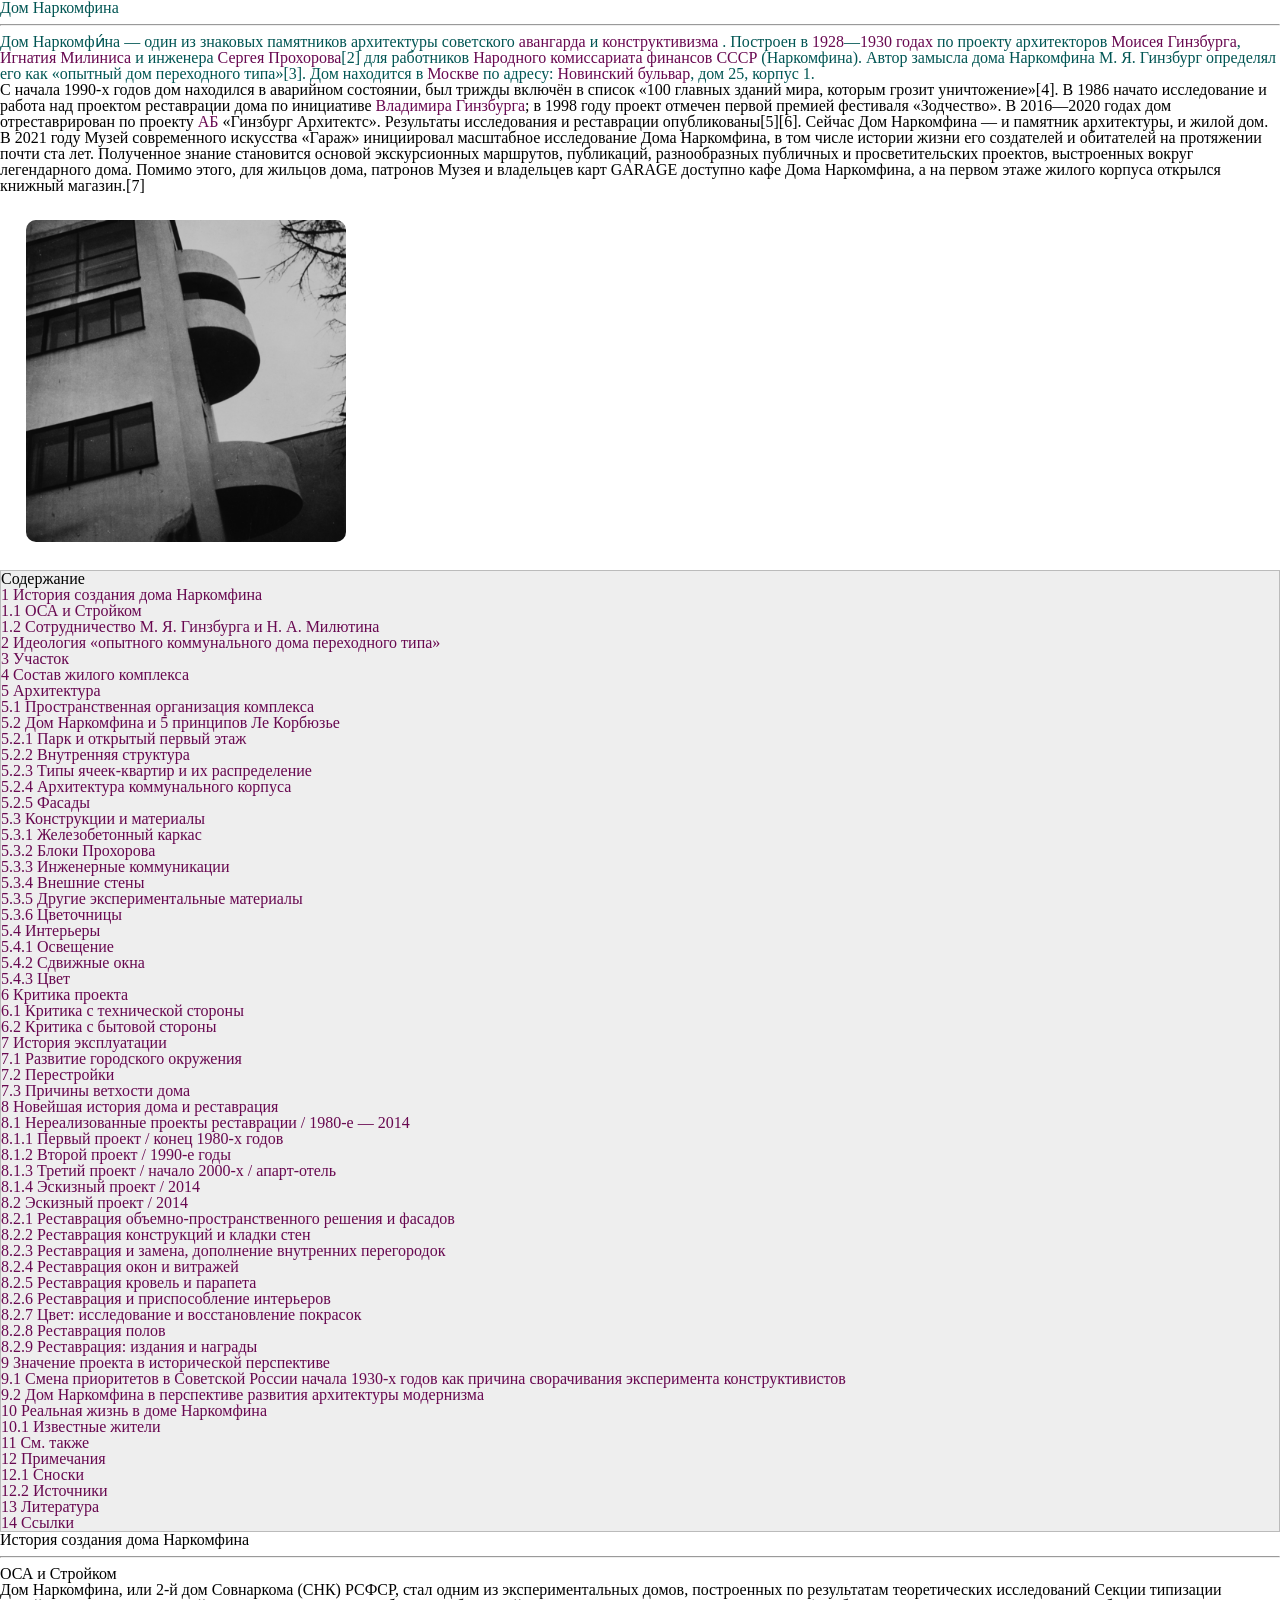
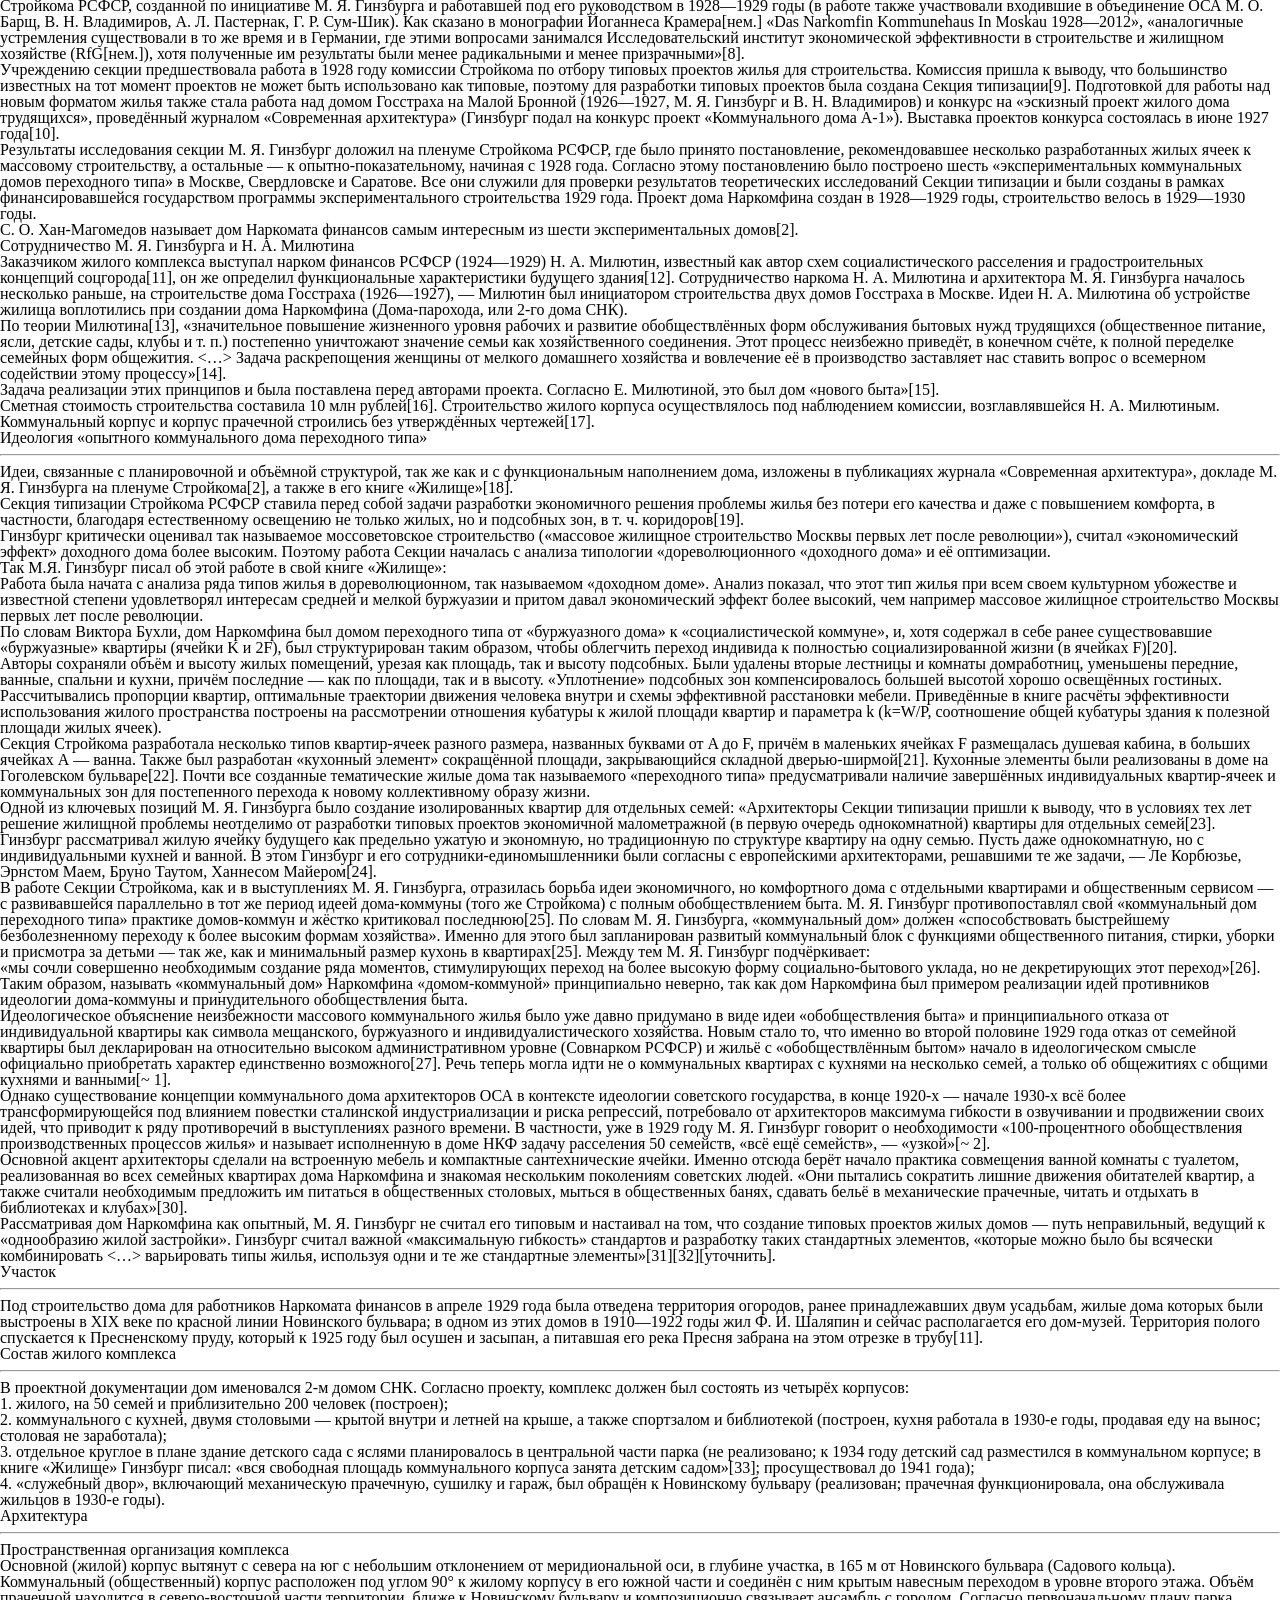
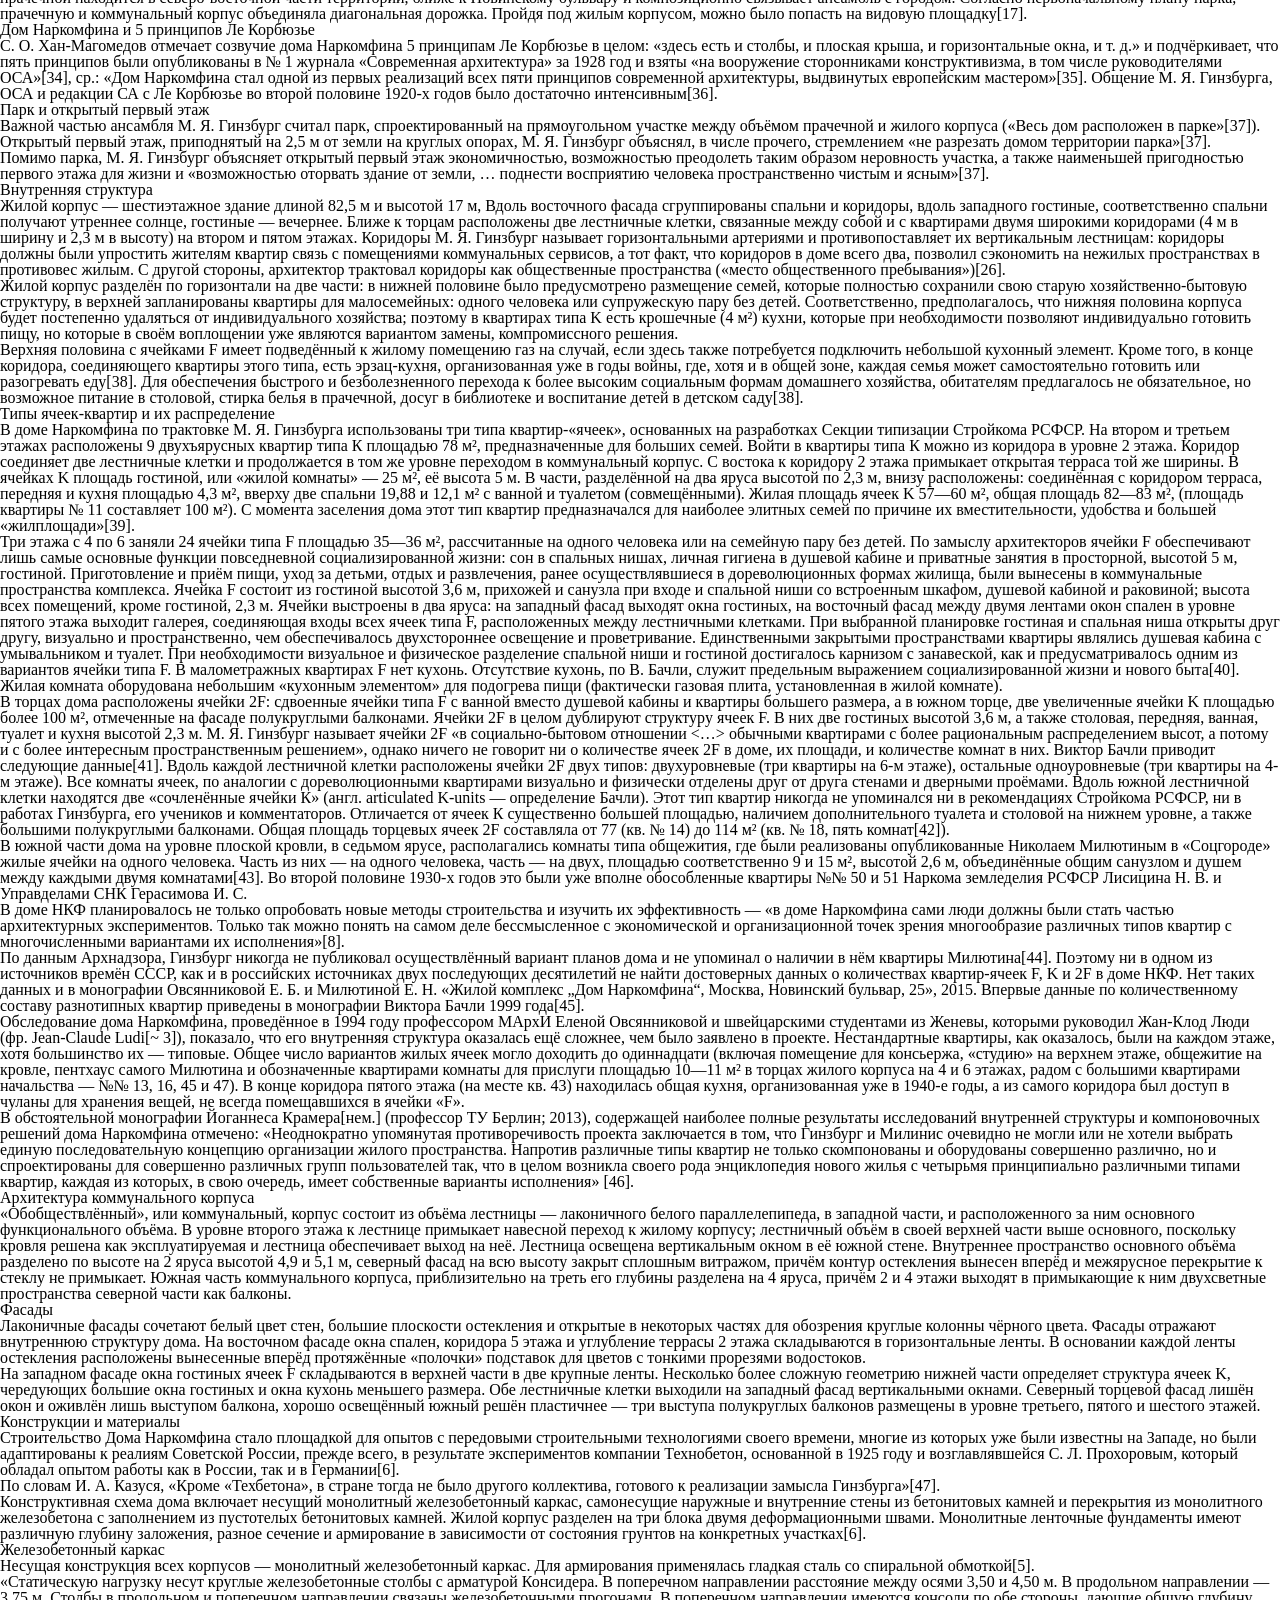
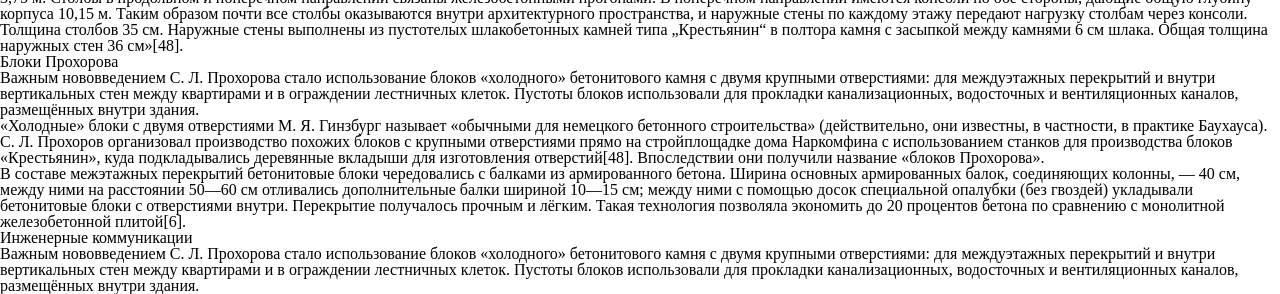
==== index.html @ a5a16f4b "changes" ====
<!DOCTYPE html>
<html lang="ru">
<head>
    <meta charset="UTF-8">
    <meta name="viewport" content="width=device-width, initial-scale=1.0">
    <title>Document</title>
</head>
    <!-- ctrl + k + c - комментарий -->
    <link rel="stylesheet" href="CSS/style.css">
</head>
<body>

    <!-- содержание / навигация -->

    <!-- основной код -->
    <article>

    <h1> Дом Наркомфина </h1> <!-- heading text 1 -->
    <hr>
    <!-- <hr> gorisontal row - линия  -->
    <p class="mytext" > <!-- pharagraph --> 
        <b> Дом Наркомфи́на </b> <!-- bold - жирность текста -->  — один из знаковых памятников архитектуры советского <a href="https://ru.wikipedia.org/wiki/Авангард_(искусство)" target="_blank"> авангарда </a> и <a href="https://ru.wikipedia.org/wiki/Конструктивизм_(искусство)" target="_blank"> конструктивизма </a>. Построен в <a href="https://ru.wikipedia.org/wiki/1928_год" target="_blank">1928</a>—<a href="https://ru.wikipedia.org/wiki/1930_год" target="_blank">1930 годах</a> по проекту архитекторов <a href="https://ru.wikipedia.org/wiki/Гинзбург,_Моисей_Яковлевич" target="_blank"> Моисея Гинзбурга</a>, <a href="https://ru.wikipedia.org/wiki/Милинис,_Игнатий_Францевич" target="_blank"> Игнатия Милиниса</a> и инженера <a href="https://ru.wikipedia.org/wiki/Сергей_Львович_Прохоров" target="_blank"> Сергея Прохорова</a>[2] для работников <a href="https://ru.wikipedia.org/wiki/Народный_комиссариат_финансов_СССР" target="_blank">Народного комиссариата финансов СССР</a> (Наркомфина). Автор замысла дома Наркомфина М. Я. Гинзбург определял его как «опытный дом переходного типа»[3]. Дом находится в <a href="https://ru.wikipedia.org/wiki/https://ru.wikipedia.org/wiki/Москва" target="_blank">Москве</a> по адресу: <a href="https://ru.wikipedia.org/wiki/Новинский_бульвар" target="_blank">Новинский бульвар</a>, дом 25, корпус 1.
    <!-- alt + z - перенос текста по странице -->
    </p>

    <p> <!-- pharagraph --> С начала 1990-х годов дом находился в аварийном состоянии, был трижды включён в список «100 главных зданий мира, которым грозит уничтожение»[4]. В 1986 начато исследование и работа над проектом реставрации дома по инициативе <a href="https://ru.wikipedia.org/wiki/Гинзбург,_Владимир_Моисеевич" target="_blank">Владимира Гинзбурга</a>; в 1998 году проект отмечен первой премией фестиваля «Зодчество». В 2016—2020 годах дом отреставрирован по проекту <a href="https://ru.wikipedia.org/wiki/Архитектурное_бюро" target="_blank">АБ</a> «Гинзбург Архитектс». Результаты исследования и реставрации опубликованы[5][6]. Сейчас Дом Наркомфина — и памятник архитектуры, и жилой дом.
    </p>

    <p> <!-- pharagraph --> В 2021 году Музей современного искусства «Гараж» инициировал масштабное исследование Дома Наркомфина, в том числе истории жизни его создателей и обитателей на протяжении почти ста лет. Полученное знание становится основой экскурсионных маршрутов, публикаций, разнообразных публичных и просветительских проектов, выстроенных вокруг легендарного дома. Помимо этого, для жильцов дома, патронов Музея и владельцев карт GARAGE доступно кафе Дома Наркомфина, а на первом этаже жилого корпуса открылся книжный магазин.[7]
    </p>

    <div>
        <img class="pic1" src="./img/Narkonfin-apartments.png" alt="here_picture">
    </div>

    <nav>
        <p>Содержание</p>
        <ul><!-- не нумерованный список -->
            <li> <a href="#s1"> 1	История создания дома Наркомфина </a></li>
            <!-- строка списка -->
             <ul>
                <li> <a href="#sp11"> 1.1	ОСА и Стройком </a></li>
                <li> <a href="#sp12"> 1.2	Сотрудничество М. Я. Гинзбурга и Н. А. Милютина </a></li>
             </ul>
             <li> <a href="#s2"> 2	Идеология «опытного коммунального дома переходного типа» </a></li>
             <li> <a href="#s3"> 3	Участок </a></li>
             <li> <a href="#s4"> 4	Состав жилого комплекса </a></li>
             <li> <a href="#s5"> 5	Архитектура </a></li>
             <ul>
                <li> <a href="#sp51"> 5.1	Пространственная организация комплекса </a></li>
                <li> <a href="#sp52"> 5.2	Дом Наркомфина и 5 принципов Ле Корбюзье </a></li>
                <ul>
                    <li> <a href="#spp521"> 5.2.1	Парк и открытый первый этаж </a></li>
                    <li> <a href="#spp522"> 5.2.2	Внутренняя структура </a></li>
                    <li> <a href="#spp523"> 5.2.3	Типы ячеек-квартир и их распределение </a></li>
                    <li> <a href="#spp524"> 5.2.4	Архитектура коммунального корпуса </a></li>
                    <li> <a href="#spp525"> 5.2.5	Фасады </a></li>
                 </ul>
                 <li> <a href="#sp53"> 5.3	Конструкции и материалы </a></li>
                 <ul>
                    <li> <a href="#spp531"> 5.3.1	Железобетонный каркас </a></li>
                    <li> <a href="#spp532"> 5.3.2	Блоки Прохорова </a></li>
                    <li> <a href="#spp533"> 5.3.3	Инженерные коммуникации </a></li>
                    <li> <a href="#spp534"> 5.3.4	Внешние стены </a></li>
                    <li> <a href="#spp535"> 5.3.5	Другие экспериментальные материалы </a></li>
                    <li> <a href="#spp536"> 5.3.6	Цветочницы </a></li>
                 </ul>
                 <li> <a href="#sp54"> 5.4	Интерьеры </a></li>
                 <ul>
                    <li> <a href="#spp541"> 5.4.1	Освещение </a></li>
                    <li> <a href="#spp542"> 5.4.2	Сдвижные окна </a></li>
                    <li> <a href="#spp543"> 5.4.3	Цвет </a></li>
                 </ul>
             </ul>
             <li> <a href="#s6"> 6	Критика проекта </a></li>
             <ul>
                <li> <a href="#sp61"> 6.1	Критика с технической стороны </a></li>
                <li> <a href="#sp62"> 6.2	Критика с бытовой стороны </a></li>
             </ul>
             <li> <a href="#s7"> 7	История эксплуатации </a></li>
             <ul>
                <li> <a href="#sp71"> 7.1	Развитие городского окружения </a></li>
                <li> <a href="#sp72"> 7.2	Перестройки </a></li>
                <li> <a href="#sp73"> 7.3	Причины ветхости дома </a></li>
             </ul>
             <li> <a href="#s8"> 8	Новейшая история дома и реставрация </a></li>
             <ul>
                <li> <a href="#sp81"> 8.1	Нереализованные проекты реставрации / 1980-е — 2014 </a></li>
                <ul>
                    <li> <a href="#spp811"> 8.1.1	Первый проект / конец 1980-х годов </a></li>
                    <li> <a href="#spp812"> 8.1.2	Второй проект / 1990-е годы </a></li>
                    <li> <a href="#spp813"> 8.1.3	Третий проект / начало 2000-х / апарт-отель </a></li>
                    <li> <a href="#spp814"> 8.1.4	Эскизный проект / 2014 </a></li>
                 </ul>
                <li> <a href="#sp82"> 8.2	Эскизный проект / 2014 </a></li>
                <ul>
                    <li> <a href="#sp821"> 8.2.1	Реставрация объемно-пространственного решения и фасадов </a></li>
                    <li> <a href="#sp822"> 8.2.2	Реставрация конструкций и кладки стен </a></li>
                    <li> <a href="#sp823"> 8.2.3	Реставрация и замена, дополнение внутренних перегородок </a></li>
                    <li> <a href="#sp824"> 8.2.4	Реставрация окон и витражей </a></li>
                    <li> <a href="#sp825"> 8.2.5	Реставрация кровель и парапета </a></li>
                    <li> <a href="#sp826"> 8.2.6	Реставрация и приспособление интерьеров </a></li>
                    <li> <a href="#sp827"> 8.2.7	Цвет: исследование и восстановление покрасок </a></li>
                    <li> <a href="#sp828"> 8.2.8	Реставрация полов </a></li>
                    <li> <a href="#sp829"> 8.2.9	Реставрация: издания и награды </a></li>
                 </ul>
             </ul>
             <li> <a href="#s9"> 9	Значение проекта в исторической перспективе </a></li>
             <ul>
                <li> <a href="#sp91"> 9.1	Смена приоритетов в Советской России начала 1930-х годов как причина сворачивания эксперимента конструктивистов </a></li>
                <li> <a href="#sp92"> 9.2	Дом Наркомфина в перспективе развития архитектуры модернизма </a></li>
             </ul>
             <li> <a href="#s10"> 10	Реальная жизнь в доме Наркомфина </a></li>
             <ul>
                <li> <a href="#sp101"> 10.1	Известные жители </a></li>
             </ul>
             <li> <a href="#s11"> 11	См. также </a></li>
             <li> <a href="#s12"> 12	Примечания </a></li>
             <ul>
                <li> <a href="#sp121"> 12.1	Сноски </a></li>
                <li> <a href="#sp122"> 12.2	Источники </a></li>
             </ul>
             <li> <a href="#s13"> 13	Литература </a></li>
             <li> <a href="#s14"> 14	Ссылки </a></li>
            </ul>
            <Ol><!-- нумерованный список -->
                
            </ol>
        

    </nav>
    

    <h2 id="s1"> История создания дома Наркомфина </h2>
    <hr>
    <h3 id="sp11"> <b> ОСА и Стройком </b> </h3>

    <p> <!-- pharagraph --> Дом Наркомфина, или 2-й дом Совнаркома (СНК) РСФСР, стал одним из экспериментальных домов, построенных по результатам теоретических исследований Секции типизации Стройкома РСФСР, созданной по инициативе М. Я. Гинзбурга и работавшей под его руководством в 1928—1929 годы (в работе также участвовали входившие в объединение ОСА М. О. Барщ, В. Н. Владимиров, А. Л. Пастернак, Г. Р. Сум-Шик). Как сказано в монографии Йоганнеса Крамера[нем.] «Das Narkomfin Kommunehaus In Moskau 1928—2012», <em> «аналогичные устремления существовали в то же время и в Германии, где этими вопросами занимался Исследовательский институт экономической эффективности в строительстве и жилищном хозяйстве (RfG[нем.]), хотя полученные им результаты были менее радикальными и менее призрачными»[8]. </em>
    </p>

    <p> <!-- pharagraph --> Учреждению секции предшествовала работа в 1928 году комиссии Стройкома по отбору типовых проектов жилья для строительства. Комиссия пришла к выводу, что большинство известных на тот момент проектов не может быть использовано как типовые, поэтому для разработки типовых проектов была создана Секция типизации[9]. Подготовкой для работы над новым форматом жилья также стала работа над домом Госстраха на Малой Бронной (1926—1927, М. Я. Гинзбург и В. Н. Владимиров) и конкурс на «эскизный проект жилого дома трудящихся», проведённый журналом «Современная архитектура» (Гинзбург подал на конкурс проект «Коммунального дома А-1»). Выставка проектов конкурса состоялась в июне 1927 года[10].
    </p>

    <p> <!-- pharagraph --> Результаты исследования секции М. Я. Гинзбург доложил на пленуме Стройкома РСФСР, где было принято постановление, рекомендовавшее несколько разработанных жилых ячеек к массовому строительству, а остальные — к опытно-показательному, начиная с 1928 года. Согласно этому постановлению было построено шесть «экспериментальных коммунальных домов переходного типа» в Москве, Свердловске и Саратове. Все они служили для проверки результатов теоретических исследований Секции типизации и были созданы в рамках финансировавшейся государством программы экспериментального строительства 1929 года. Проект дома Наркомфина создан в 1928—1929 годы, строительство велось в 1929—1930 годы.
    </p>

    <p> <!-- pharagraph --> С. О. Хан-Магомедов называет дом Наркомата финансов самым интересным из шести экспериментальных домов[2].
    </p>

    <h3 id="sp12"> <b> Сотрудничество М. Я. Гинзбурга и Н. А. Милютина </b> </h3>

    <p> <!-- pharagraph --> Заказчиком жилого комплекса выступал нарком финансов РСФСР (1924—1929) Н. А. Милютин, известный как автор схем социалистического расселения и градостроительных концепций соцгорода[11], он же определил функциональные характеристики будущего здания[12]. Сотрудничество наркома Н. А. Милютина и архитектора М. Я. Гинзбурга началось несколько раньше, на строительстве дома Госстраха (1926—1927), — Милютин был инициатором строительства двух домов Госстраха в Москве. Идеи Н. А. Милютина об устройстве жилища воплотились при создании дома Наркомфина (Дома-парохода, или 2-го дома СНК).
    </p>

    <p> <!-- pharagraph --> По теории Милютина[13], <em> «значительное повышение жизненного уровня рабочих и развитие обобществлённых форм обслуживания бытовых нужд трудящихся (общественное питание, ясли, детские сады, клубы и т. п.) постепенно уничтожают значение семьи как хозяйственного соединения. Этот процесс неизбежно приведёт, в конечном счёте, к полной переделке семейных форм общежития. <…> Задача раскрепощения женщины от мелкого домашнего хозяйства и вовлечение её в производство заставляет нас ставить вопрос о всемерном содействии этому процессу»[14]. </em>
    </p>

    <p> <!-- pharagraph --> Задача реализации этих принципов и была поставлена перед авторами проекта. Согласно Е. Милютиной, это был дом «нового быта»[15].
    </p>

    <p> <!-- pharagraph --> Сметная стоимость строительства составила 10 млн рублей[16]. Строительство жилого корпуса осуществлялось под наблюдением комиссии, возглавлявшейся Н. А. Милютиным. Коммунальный корпус и корпус прачечной строились без утверждённых чертежей[17].
    </p>

    <h2 id="s2"> Идеология «опытного коммунального дома переходного типа» </h2>
    <hr>
    
    <p> <!-- pharagraph --> Идеи, связанные с планировочной и объёмной структурой, так же как и с функциональным наполнением дома, изложены в публикациях журнала «Современная архитектура», докладе М. Я. Гинзбурга на пленуме Стройкома[2], а также в его книге «Жилище»[18].
    </p>

    <p> <!-- pharagraph --> Секция типизации Стройкома РСФСР ставила перед собой задачи разработки экономичного решения проблемы жилья без потери его качества и даже с повышением комфорта, в частности, благодаря естественному освещению не только жилых, но и подсобных зон, в т. ч. коридоров[19].
    </p>

    <p> <!-- pharagraph --> Гинзбург критически оценивал так называемое моссоветовское строительство («массовое жилищное строительство Москвы первых лет после революции»), считал «экономический эффект» доходного дома более высоким. Поэтому работа Секции началась с анализа типологии «дореволюционного «доходного дома» и её оптимизации.
    </p>

    <p> <!-- pharagraph --> Так М.Я. Гинзбург писал об этой работе в свой книге «Жилище»:
    </p>

    <blockquote> Работа была начата с анализа ряда типов жилья в дореволюционном, так называемом «доходном доме». Анализ показал, что этот тип жилья при всем своем культурном убожестве и известной степени удовлетворял интересам средней и мелкой буржуазии и притом давал экономический эффект более высокий, чем например массовое жилищное строительство Москвы первых лет после революции. </blockquote>
    
    <p> <!-- pharagraph --> По словам Виктора Бухли, дом Наркомфина был домом переходного типа от «буржуазного дома» к «социалистической коммуне», и, хотя содержал в себе ранее существовавшие «буржуазные» квартиры (ячейки K и 2F), был структурирован таким образом, чтобы облегчить переход индивида к полностью социализированной жизни (в ячейках F)[20].
    </p>

    <p> <!-- pharagraph --> Авторы сохраняли объём и высоту жилых помещений, урезая как площадь, так и высоту подсобных. Были удалены вторые лестницы и комнаты домработниц, уменьшены передние, ванные, спальни и кухни, причём последние — как по площади, так и в высоту. «Уплотнение» подсобных зон компенсировалось большей высотой хорошо освещённых гостиных. Рассчитывались пропорции квартир, оптимальные траектории движения человека внутри и схемы эффективной расстановки мебели. Приведённые в книге расчёты эффективности использования жилого пространства построены на рассмотрении отношения кубатуры к жилой площади квартир и параметра k (k=W/P, соотношение общей кубатуры здания к полезной площади жилых ячеек).
    </p>

    <p> <!-- pharagraph --> Секция Стройкома разработала несколько типов квартир-ячеек разного размера, названных буквами от A до F, причём в маленьких ячейках F размещалась душевая кабина, в больших ячейках А — ванна. Также был разработан «кухонный элемент» сокращённой площади, закрывающийся складной дверью-ширмой[21]. Кухонные элементы были реализованы в доме на Гоголевском бульваре[22]. Почти все созданные тематические жилые дома так называемого «переходного типа» предусматривали наличие завершённых индивидуальных квартир-ячеек и коммунальных зон для постепенного перехода к новому коллективному образу жизни.
    </p>

    <p> <!-- pharagraph --> Одной из ключевых позиций М. Я. Гинзбурга было создание изолированных квартир для отдельных семей: «Архитекторы Секции типизации пришли к выводу, что в условиях тех лет решение жилищной проблемы неотделимо от разработки типовых проектов экономичной малометражной (в первую очередь однокомнатной) квартиры для отдельных семей[23]. Гинзбург рассматривал жилую ячейку будущего как предельно ужатую и экономную, но традиционную по структуре квартиру на одну семью. Пусть даже однокомнатную, но с индивидуальными кухней и ванной. В этом Гинзбург и его сотрудники-единомышленники были согласны с европейскими архитекторами, решавшими те же задачи, — Ле Корбюзье, Эрнстом Маем, Бруно Таутом, Ханнесом Майером[24].
    </p>

    <p> <!-- pharagraph --> В работе Секции Стройкома, как и в выступлениях М. Я. Гинзбурга, отразилась борьба идеи экономичного, но комфортного дома с отдельными квартирами и общественным сервисом — с развивавшейся параллельно в тот же период идеей дома-коммуны (того же Стройкома) с полным обобществлением быта. М. Я. Гинзбург противопоставлял свой «коммунальный дом переходного типа» практике домов-коммун и жёстко критиковал последнюю[25]. По словам М. Я. Гинзбурга, «коммунальный дом» должен «способствовать быстрейшему безболезненному переходу к более высоким формам хозяйства». Именно для этого был запланирован развитый коммунальный блок с функциями общественного питания, стирки, уборки и присмотра за детьми — так же, как и минимальный размер кухонь в квартирах[25]. Между тем М. Я. Гинзбург подчёркивает:
    </p>

    <blockquote> «мы сочли совершенно необходимым создание ряда моментов, стимулирующих переход на более высокую форму социально-бытового уклада, но не декретирующих этот переход»[26]. </blockquote>

    <p> <!-- pharagraph --> Таким образом, называть «коммунальный дом» Наркомфина «домом-коммуной» принципиально неверно, так как дом Наркомфина был примером реализации идей противников идеологии дома-коммуны и принудительного обобществления быта.
    </p>

    <p> <!-- pharagraph --> Идеологическое объяснение неизбежности массового коммунального жилья было уже давно придумано в виде идеи «обобществления быта» и принципиального отказа от индивидуальной квартиры как символа мещанского, буржуазного и индивидуалистического хозяйства. Новым стало то, что именно во второй половине 1929 года отказ от семейной квартиры был декларирован на относительно высоком административном уровне (Совнарком РСФСР) и жильё с «обобществлённым бытом» начало в идеологическом смысле официально приобретать характер единственно возможного[27]. Речь теперь могла идти не о коммунальных квартирах с кухнями на несколько семей, а только об общежитиях с общими кухнями и ванными[~ 1].
    </p>

    <p> <!-- pharagraph --> Однако существование концепции коммунального дома архитекторов ОСА в контексте идеологии советского государства, в конце 1920-х — начале 1930-х всё более трансформирующейся под влиянием повестки сталинской индустриализации и риска репрессий, потребовало от архитекторов максимума гибкости в озвучивании и продвижении своих идей, что приводит к ряду противоречий в выступлениях разного времени. В частности, уже в 1929 году М. Я. Гинзбург говорит о необходимости «100-процентного обобществления производственных процессов жилья» и называет исполненную в доме НКФ задачу расселения 50 семейств, «всё ещё семейств», — «узкой»[~ 2].
    </p>

    <p> <!-- pharagraph --> Основной акцент архитекторы сделали на встроенную мебель и компактные сантехнические ячейки. Именно отсюда берёт начало практика совмещения ванной комнаты с туалетом, реализованная во всех семейных квартирах дома Наркомфина и знакомая нескольким поколениям советских людей. «Они пытались сократить лишние движения обитателей квартир, а также считали необходимым предложить им питаться в общественных столовых, мыться в общественных банях, сдавать бельё в механические прачечные, читать и отдыхать в библиотеках и клубах»[30].
    </p>

    <p> <!-- pharagraph --> Рассматривая дом Наркомфина как опытный, М. Я. Гинзбург не считал его типовым и настаивал на том, что создание типовых проектов жилых домов — путь неправильный, ведущий к «однообразию жилой застройки». Гинзбург считал важной «максимальную гибкость» стандартов и разработку таких стандартных элементов, «которые можно было бы всячески комбинировать <…> варьировать типы жилья, используя одни и те же стандартные элементы»[31][32][уточнить].
    </p>

    <h2 id="s3"> Участок </h2>
    <hr>
    
    <p> <!-- pharagraph --> Под строительство дома для работников Наркомата финансов в апреле 1929 года была отведена территория огородов, ранее принадлежавших двум усадьбам, жилые дома которых были выстроены в XIX веке по красной линии Новинского бульвара; в одном из этих домов в 1910—1922 годы жил Ф. И. Шаляпин и сейчас располагается его дом-музей. Территория полого спускается к Пресненскому пруду, который к 1925 году был осушен и засыпан, а питавшая его река Пресня забрана на этом отрезке в трубу[11].
    </p>

    <h2 id="s4"> Состав жилого комплекса </h2>
    <hr>
    
    <p> <!-- pharagraph --> В проектной документации дом именовался 2-м домом СНК. Согласно проекту, комплекс должен был состоять из четырёх корпусов:
    </p>

    <blockquote> 1. жилого, на 50 семей и приблизительно 200 человек (построен);
    </blockquote>

    <blockquote> 2. коммунального с кухней, двумя столовыми — крытой внутри и летней на крыше, а также спортзалом и библиотекой (построен, кухня работала в 1930-е годы, продавая еду на вынос; столовая не заработала);
    </blockquote>

    <blockquote> 3. отдельное круглое в плане здание детского сада с яслями планировалось в центральной части парка (не реализовано; к 1934 году детский сад разместился в коммунальном корпусе; в книге «Жилище» Гинзбург писал: «вся свободная площадь коммунального корпуса занята детским садом»[33]; просуществовал до 1941 года);
    </blockquote>

    <blockquote> 4. «служебный двор», включающий механическую прачечную, сушилку и гараж, был обращён к Новинскому бульвару (реализован; прачечная функционировала, она обслуживала жильцов в 1930-е годы).
    </blockquote>
    
    <h2 id="s5"> Архитектура </h2>
    <hr>
    <h3 id="sp51"> <b> Пространственная организация комплекса </b> </h3>

    <p> <!-- pharagraph --> Основной (жилой) корпус вытянут с севера на юг с небольшим отклонением от меридиональной оси, в глубине участка, в 165 м от Новинского бульвара (Садового кольца). Коммунальный (общественный) корпус расположен под углом 90° к жилому корпусу в его южной части и соединён с ним крытым навесным переходом в уровне второго этажа. Объём прачечной находится в северо-восточной части территории, ближе к Новинскому бульвару и композиционно связывает ансамбль с городом. Согласно первоначальному плану парка, прачечную и коммунальный корпус объединяла диагональная дорожка. Пройдя под жилым корпусом, можно было попасть на видовую площадку[17].
    </p>

    <h3 id="sp52"> <b> Дом Наркомфина и 5 принципов Ле Корбюзье </b> </h3>

    <p> <!-- pharagraph --> С. О. Хан-Магомедов отмечает созвучие дома Наркомфина 5 принципам Ле Корбюзье в целом: «здесь есть и столбы, и плоская крыша, и горизонтальные окна, и т. д.» и подчёркивает, что пять принципов были опубликованы в № 1 журнала «Современная архитектура» за 1928 год и взяты «на вооружение сторонниками конструктивизма, в том числе руководителями ОСА»[34], ср.: «Дом Наркомфина стал одной из первых реализаций всех пяти принципов современной архитектуры, выдвинутых европейским мастером»[35]. Общение М. Я. Гинзбурга, ОСА и редакции СА с Ле Корбюзье во второй половине 1920-х годов было достаточно интенсивным[36].
    </p>

    <h4 id="spp521"> <b> Парк и открытый первый этаж </b> </h4>

    <p> <!-- pharagraph --> Важной частью ансамбля М. Я. Гинзбург считал парк, спроектированный на прямоугольном участке между объёмом прачечной и жилого корпуса («Весь дом расположен в парке»[37]). Открытый первый этаж, приподнятый на 2,5 м от земли на круглых опорах, М. Я. Гинзбург объяснял, в числе прочего, стремлением «не разрезать домом территории парка»[37].
    </p>

    <p> <!-- pharagraph --> Помимо парка, М. Я. Гинзбург объясняет открытый первый этаж экономичностью, возможностью преодолеть таким образом неровность участка, а также наименьшей пригодностью первого этажа для жизни и «возможностью оторвать здание от земли, … поднести восприятию человека пространственно чистым и ясным»[37].
    </p>

    <h4 id="spp522"> <b> Внутренняя структура </b> </h4>

    <p> <!-- pharagraph --> Жилой корпус — шестиэтажное здание длиной 82,5 м и высотой 17 м, Вдоль восточного фасада сгруппированы спальни и коридоры, вдоль западного гостиные, соответственно спальни получают утреннее солнце, гостиные — вечернее. Ближе к торцам расположены две лестничные клетки, связанные между собой и с квартирами двумя широкими коридорами (4 м в ширину и 2,3 м в высоту) на втором и пятом этажах. Коридоры М. Я. Гинзбург называет горизонтальными артериями и противопоставляет их вертикальным лестницам: коридоры должны были упростить жителям квартир связь с помещениями коммунальных сервисов, а тот факт, что коридоров в доме всего два, позволил сэкономить на нежилых пространствах в противовес жилым. С другой стороны, архитектор трактовал коридоры как общественные пространства («место общественного пребывания»)[26].
    </p>

    <p> <!-- pharagraph --> Жилой корпус разделён по горизонтали на две части: в нижней половине было предусмотрено размещение семей, которые полностью сохранили свою старую хозяйственно-бытовую структуру, в верхней запланированы квартиры для малосемейных: одного человека или супружескую пару без детей. Соответственно, предполагалось, что нижняя половина корпуса будет постепенно удаляться от индивидуального хозяйства; поэтому в квартирах типа K есть крошечные (4 м²) кухни, которые при необходимости позволяют индивидуально готовить пищу, но которые в своём воплощении уже являются вариантом замены, компромиссного решения.
    </p>

    <p> <!-- pharagraph --> Верхняя половина с ячейками F имеет подведённый к жилому помещению газ на случай, если здесь также потребуется подключить небольшой кухонный элемент. Кроме того, в конце коридора, соединяющего квартиры этого типа, есть эрзац-кухня, организованная уже в годы войны, где, хотя и в общей зоне, каждая семья может самостоятельно готовить или разогревать еду[38]. Для обеспечения быстрого и безболезненного перехода к более высоким социальным формам домашнего хозяйства, обитателям предлагалось не обязательное, но возможное питание в столовой, стирка белья в прачечной, досуг в библиотеке и воспитание детей в детском саду[38].
    </p>

    <h4 id="spp523"> <b> Типы ячеек-квартир и их распределение </b> </h4>

    <p> <!-- pharagraph --> В доме Наркомфина по трактовке М. Я. Гинзбурга использованы три типа квартир-«ячеек», основанных на разработках Секции типизации Стройкома РСФСР. На втором и третьем этажах расположены 9 двухъярусных квартир типа К площадью 78 м², предназначенные для больших семей. Войти в квартиры типа К можно из коридора в уровне 2 этажа. Коридор соединяет две лестничные клетки и продолжается в том же уровне переходом в коммунальный корпус. С востока к коридору 2 этажа примыкает открытая терраса той же ширины. В ячейках K площадь гостиной, или «жилой комнаты» — 25 м², её высота 5 м. В части, разделённой на два яруса высотой по 2,3 м, внизу расположены: соединённая с коридором терраса, передняя и кухня площадью 4,3 м², вверху две спальни 19,88 и 12,1 м² с ванной и туалетом (совмещёнными). Жилая площадь ячеек K 57—60 м², общая площадь 82—83 м², (площадь квартиры № 11 составляет 100 м²). С момента заселения дома этот тип квартир предназначался для наиболее элитных семей по причине их вместительности, удобства и большей «жилплощади»[39].
    </p>

    <p> <!-- pharagraph --> Три этажа с 4 по 6 заняли 24 ячейки типа F площадью 35—36 м², рассчитанные на одного человека или на семейную пару без детей. По замыслу архитекторов ячейки F обеспечивают лишь самые основные функции повседневной социализированной жизни: сон в спальных нишах, личная гигиена в душевой кабине и приватные занятия в просторной, высотой 5 м, гостиной. Приготовление и приём пищи, уход за детьми, отдых и развлечения, ранее осуществлявшиеся в дореволюционных формах жилища, были вынесены в коммунальные пространства комплекса. Ячейка F состоит из гостиной высотой 3,6 м, прихожей и санузла при входе и спальной ниши со встроенным шкафом, душевой кабиной и раковиной; высота всех помещений, кроме гостиной, 2,3 м. Ячейки выстроены в два яруса: на западный фасад выходят окна гостиных, на восточный фасад между двумя лентами окон спален в уровне пятого этажа выходит галерея, соединяющая входы всех ячеек типа F, расположенных между лестничными клетками. При выбранной планировке гостиная и спальная ниша открыты друг другу, визуально и пространственно, чем обеспечивалось двухстороннее освещение и проветривание. Единственными закрытыми пространствами квартиры являлись душевая кабина с умывальником и туалет. При необходимости визуальное и физическое разделение спальной ниши и гостиной достигалось карнизом с занавеской, как и предусматривалось одним из вариантов ячейки типа F. В малометражных квартирах F нет кухонь. Отсутствие кухонь, по В. Бачли, служит предельным выражением социализированной жизни и нового быта[40]. Жилая комната оборудована небольшим «кухонным элементом» для подогрева пищи (фактически газовая плита, установленная в жилой комнате).
    </p>

    <p> <!-- pharagraph --> В торцах дома расположены ячейки 2F: сдвоенные ячейки типа F с ванной вместо душевой кабины и квартиры большего размера, а в южном торце, две увеличенные ячейки K площадью более 100 м², отмеченные на фасаде полукруглыми балконами. Ячейки 2F в целом дублируют структуру ячеек F. В них две гостиных высотой 3,6 м, а также столовая, передняя, ванная, туалет и кухня высотой 2,3 м. М. Я. Гинзбург называет ячейки 2F «в социально-бытовом отношении <…> обычными квартирами с более рациональным распределением высот, а потому и с более интересным пространственным решением», однако ничего не говорит ни о количестве ячеек 2F в доме, их площади, и количестве комнат в них. Виктор Бачли приводит следующие данные[41]. Вдоль каждой лестничной клетки расположены ячейки 2F двух типов: двухуровневые (три квартиры на 6-м этаже), остальные одноуровневые (три квартиры на 4-м этаже). Все комнаты ячеек, по аналогии с дореволюционными квартирами визуально и физически отделены друг от друга стенами и дверными проёмами. Вдоль южной лестничной клетки находятся две «сочленённые ячейки К» (англ. articulated K-units — определение Бачли). Этот тип квартир никогда не упоминался ни в рекомендациях Стройкома РСФСР, ни в работах Гинзбурга, его учеников и комментаторов. Отличается от ячеек К существенно большей площадью, наличием дополнительного туалета и столовой на нижнем уровне, а также большими полукруглыми балконами. Общая площадь торцевых ячеек 2F составляла от 77 (кв. № 14) до 114 м² (кв. № 18, пять комнат[42]).
    </p>

    <p> <!-- pharagraph --> В южной  части дома на уровне плоской кровли, в седьмом ярусе, располагались комнаты типа общежития, где были реализованы опубликованные Николаем Милютиным в «Соцгороде» жилые ячейки на одного человека. Часть из них — на одного человека, часть — на двух, площадью соответственно 9 и 15 м², высотой 2,6 м, объединённые общим санузлом и душем между каждыми двумя комнатами[43]. Во второй половине 1930-х годов это были уже вполне обособленные квартиры №№ 50 и 51 Наркома земледелия РСФСР Лисицина Н. В. и Управделами СНК Герасимова И. С.
    </p>

    <p> <!-- pharagraph --> В доме НКФ планировалось не только опробовать новые методы строительства и изучить их эффективность — <em>«в доме Наркомфина сами люди должны были стать частью архитектурных экспериментов. Только так можно понять на самом деле бессмысленное с экономической и организационной точек зрения многообразие различных типов квартир с многочисленными вариантами их исполнения»</em>[8].
    </p>

    <p> <!-- pharagraph --> По данным Архнадзора, Гинзбург никогда не публиковал осуществлённый вариант планов дома и не упоминал о наличии в нём квартиры Милютина[44]. Поэтому ни в одном из источников времён СССР, как и в российских источниках двух последующих десятилетий не найти достоверных данных о количествах квартир-ячеек F, K и 2F в доме НКФ. Нет таких данных и в монографии Овсянниковой Е. Б. и Милютиной Е. Н. «Жилой комплекс „Дом Наркомфина“, Москва, Новинский бульвар, 25», 2015. Впервые данные по количественному составу разнотипных квартир приведены в монографии Виктора Бачли 1999 года[45].
    </p>

    <p> <!-- pharagraph --> Обследование дома Наркомфина, проведённое в 1994 году профессором МАрхИ Еленой Овсянниковой и швейцарскими студентами из Женевы, которыми руководил Жан-Клод Люди (фр. Jean-Claude Ludi[~ 3]), показало, что его внутренняя структура оказалась ещё сложнее, чем было заявлено в проекте. Нестандартные квартиры, как оказалось, были на каждом этаже, хотя большинство их — типовые. Общее число вариантов жилых ячеек могло доходить до одиннадцати (включая помещение для консьержа, «студию» на верхнем этаже, общежитие на кровле, пентхаус самого Милютина и обозначенные квартирами комнаты для прислуги площадью 10—11 м² в торцах жилого корпуса на 4 и 6 этажах, радом с большими квартирами начальства — №№ 13, 16, 45 и 47). В конце коридора пятого этажа (на месте кв. 43) находилась общая кухня, организованная уже в 1940-е годы, а из самого коридора был доступ в чуланы для хранения вещей, не всегда помещавшихся в ячейки «F».
    </p>

    <p> <!-- pharagraph --> В обстоятельной монографии Йоганнеса Крамера[нем.] (профессор ТУ Берлин; 2013), содержащей наиболее полные результаты исследований внутренней структуры и компоновочных решений дома Наркомфина отмечено: <em> «Неоднократно упомянутая противоречивость проекта заключается в том, что Гинзбург и Милинис очевидно не могли или не хотели выбрать единую последовательную концепцию организации жилого пространства. Напротив различные типы квартир не только скомпонованы и оборудованы совершенно различно, но и спроектированы для совершенно различных групп пользователей так, что в целом возникла своего рода энциклопедия нового жилья с четырьмя принципиально различными типами квартир, каждая из которых, в свою очередь, имеет собственные варианты исполнения» </em> [46].
    </p>

    <h4 id="spp524"> <b> Архитектура коммунального корпуса </b> </h4>

    <p> <!-- pharagraph --> «Обобществлённый», или коммунальный, корпус состоит из объёма лестницы — лаконичного белого параллелепипеда, в западной части, и расположенного за ним основного функционального объёма. В уровне второго этажа к лестнице примыкает навесной переход к жилому корпусу; лестничный объём в своей верхней части выше основного, поскольку кровля решена как эксплуатируемая и лестница обеспечивает выход на неё. Лестница освещена вертикальным окном в её южной стене. Внутреннее пространство основного объёма разделено по высоте на 2 яруса высотой 4,9 и 5,1 м, северный фасад на всю высоту закрыт сплошным витражом, причём контур остекления вынесен вперёд и межярусное перекрытие к стеклу не примыкает. Южная часть коммунального корпуса, приблизительно на треть его глубины разделена на 4 яруса, причём 2 и 4 этажи выходят в примыкающие к ним двухсветные пространства северной части как балконы.
    </p>

    <h4 id="spp525"> <b> Фасады </b> </h4>

    <p> <!-- pharagraph --> Лаконичные фасады сочетают белый цвет стен, большие плоскости остекления и открытые в некоторых частях для обозрения круглые колонны чёрного цвета. Фасады отражают внутреннюю структуру дома. На восточном фасаде окна спален, коридора 5 этажа и углубление террасы 2 этажа складываются в горизонтальные ленты. В основании каждой ленты остекления расположены вынесенные вперёд протяжённые «полочки» подставок для цветов с тонкими прорезями водостоков.
    </p>

    <p> <!-- pharagraph --> На западном фасаде окна гостиных ячеек F складываются в верхней части в две крупные ленты. Несколько более сложную геометрию нижней части определяет структура ячеек K, чередующих большие окна гостиных и окна кухонь меньшего размера. Обе лестничные клетки выходили на западный фасад вертикальными окнами. Северный торцевой фасад лишён окон и оживлён лишь выступом балкона, хорошо освещённый южный решён пластичнее — три выступа полукруглых балконов размещены в уровне третьего, пятого и шестого этажей.
    </p>

    <h3 id="sp53"> <b> Конструкции и материалы </b> </h3>

    <p> <!-- pharagraph --> Строительство Дома Наркомфина стало площадкой для опытов с передовыми строительными технологиями своего времени, многие из которых уже были известны на Западе, но были адаптированы к реалиям Советской России, прежде всего, в результате экспериментов компании Технобетон, основанной в 1925 году и возглавлявшейся С. Л. Прохоровым, который обладал опытом работы как в России, так и в Германии[6].
    </p>

    <p> <!-- pharagraph --> По словам И. А. Казуся, «Кроме «Техбетона», в стране тогда не было другого коллектива, готового к реализации замысла Гинзбурга»[47].
    </p>

    <p> <!-- pharagraph --> Конструктивная схема дома включает несущий монолитный железобетонный каркас, самонесущие наружные и внутренние стены из бетонитовых камней и перекрытия из монолитного железобетона с заполнением из пустотелых бетонитовых камней. Жилой корпус разделен на три блока двумя деформационными швами. Монолитные ленточные фундаменты имеют различную глубину заложения, разное сечение и армирование в зависимости от состояния грунтов на конкретных участках[6].
    </p>

    <h4 id="spp531"> <b> Железобетонный каркас </b> </h4>

    <p> <!-- pharagraph --> Несущая конструкция всех корпусов — монолитный железобетонный каркас. Для армирования применялась гладкая сталь со спиральной обмоткой[5].
    </p>

    <blockquote> <em> «Статическую нагрузку несут круглые железобетонные столбы с арматурой Консидера. В поперечном направлении расстояние между осями 3,50 и 4,50 м. В продольном направлении — 3,75 м. Столбы в продольном и поперечном направлении связаны железобетонными прогонами. В поперечном направлении имеются консоли по обе стороны, дающие общую глубину корпуса 10,15 м. Таким образом почти все столбы оказываются внутри архитектурного пространства, и наружные стены по каждому этажу передают нагрузку столбам через консоли. Толщина столбов 35 см. Наружные стены выполнены из пустотелых шлакобетонных камней типа „Крестьянин“ в полтора камня с засыпкой между камнями 6 см шлака. Общая толщина наружных стен 36 см»[48]. </em> </blockquote>
   
    <h4 id="spp532"> <b> Блоки Прохорова </b> </h4>

    <p> <!-- pharagraph --> Важным нововведением С. Л. Прохорова стало использование блоков «холодного» бетонитового камня с двумя крупными отверстиями: для междуэтажных перекрытий и внутри вертикальных стен между квартирами и в ограждении лестничных клеток. Пустоты блоков использовали для прокладки канализационных, водосточных и вентиляционных каналов, размещённых внутри здания.
    </p>

    <p> <!-- pharagraph --> «Холодные» блоки с двумя отверстиями М. Я. Гинзбург называет «обычными для немецкого бетонного строительства» (действительно, они известны, в частности, в практике Баухауса). С. Л. Прохоров организовал производство похожих блоков с крупными отверстиями прямо на стройплощадке дома Наркомфина с использованием станков для производства блоков «Крестьянин», куда подкладывались деревянные вкладыши для изготовления отверстий[48]. Впоследствии они получили название «блоков Прохорова».
    </p>

    <p> <!-- pharagraph --> В составе межэтажных перекрытий бетонитовые блоки чередовались с балками из армированного бетона. Ширина основных армированных балок, соединяющих колонны, — 40 см, между ними на расстоянии 50—60 см отливались дополнительные балки шириной 10—15 см; между ними с помощью досок специальной опалубки (без гвоздей) укладывали бетонитовые блоки с отверстиями внутри. Перекрытие получалось прочным и лёгким. Такая технология позволяла экономить до 20 процентов бетона по сравнению с монолитной железобетонной плитой[6].
    </p>

    <h4 id="spp532"> <b> Инженерные коммуникации </b> </h4>

    <p> <!-- pharagraph --> Важным нововведением С. Л. Прохорова стало использование блоков «холодного» бетонитового камня с двумя крупными отверстиями: для междуэтажных перекрытий и внутри вертикальных стен между квартирами и в ограждении лестничных клеток. Пустоты блоков использовали для прокладки канализационных, водосточных и вентиляционных каналов, размещённых внутри здания.
    </p>


</article>

</body>
</html>
---- CSS/style.css ----
@import"reset.css";
@import"content.css";
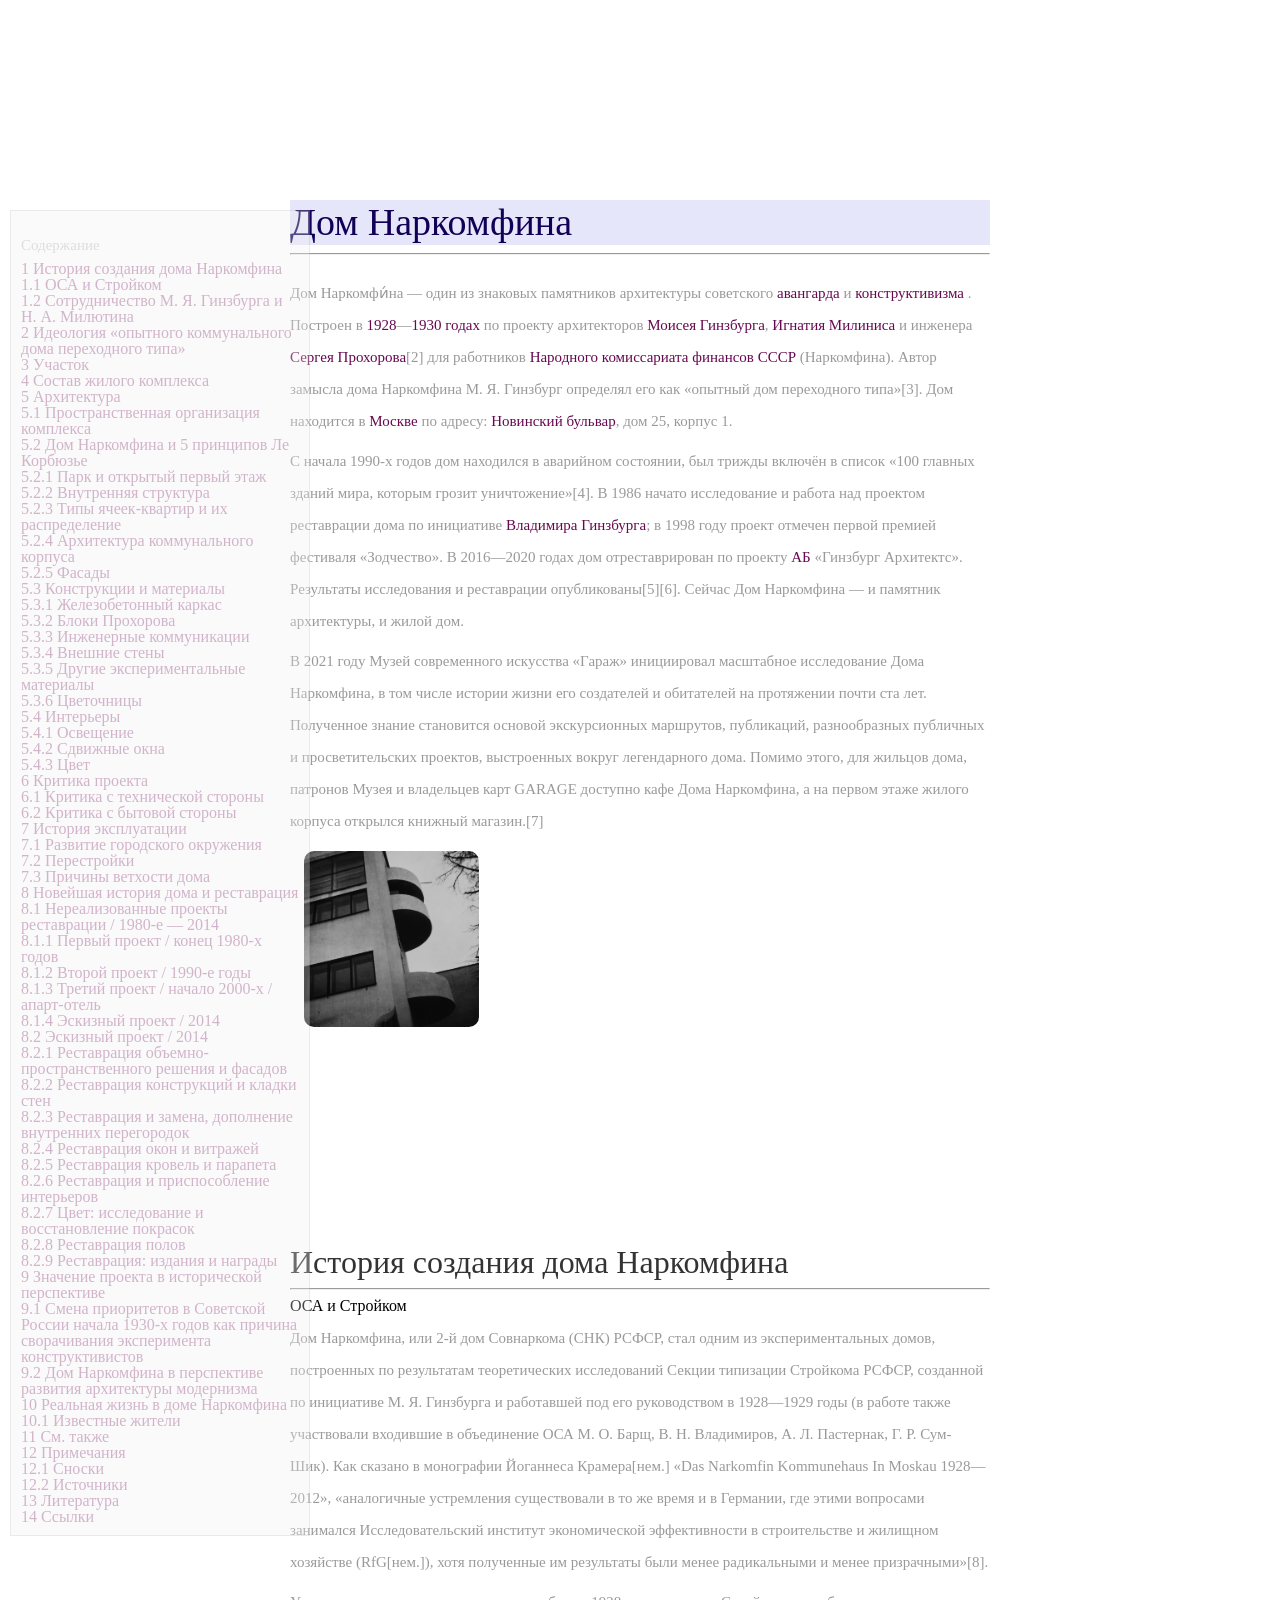
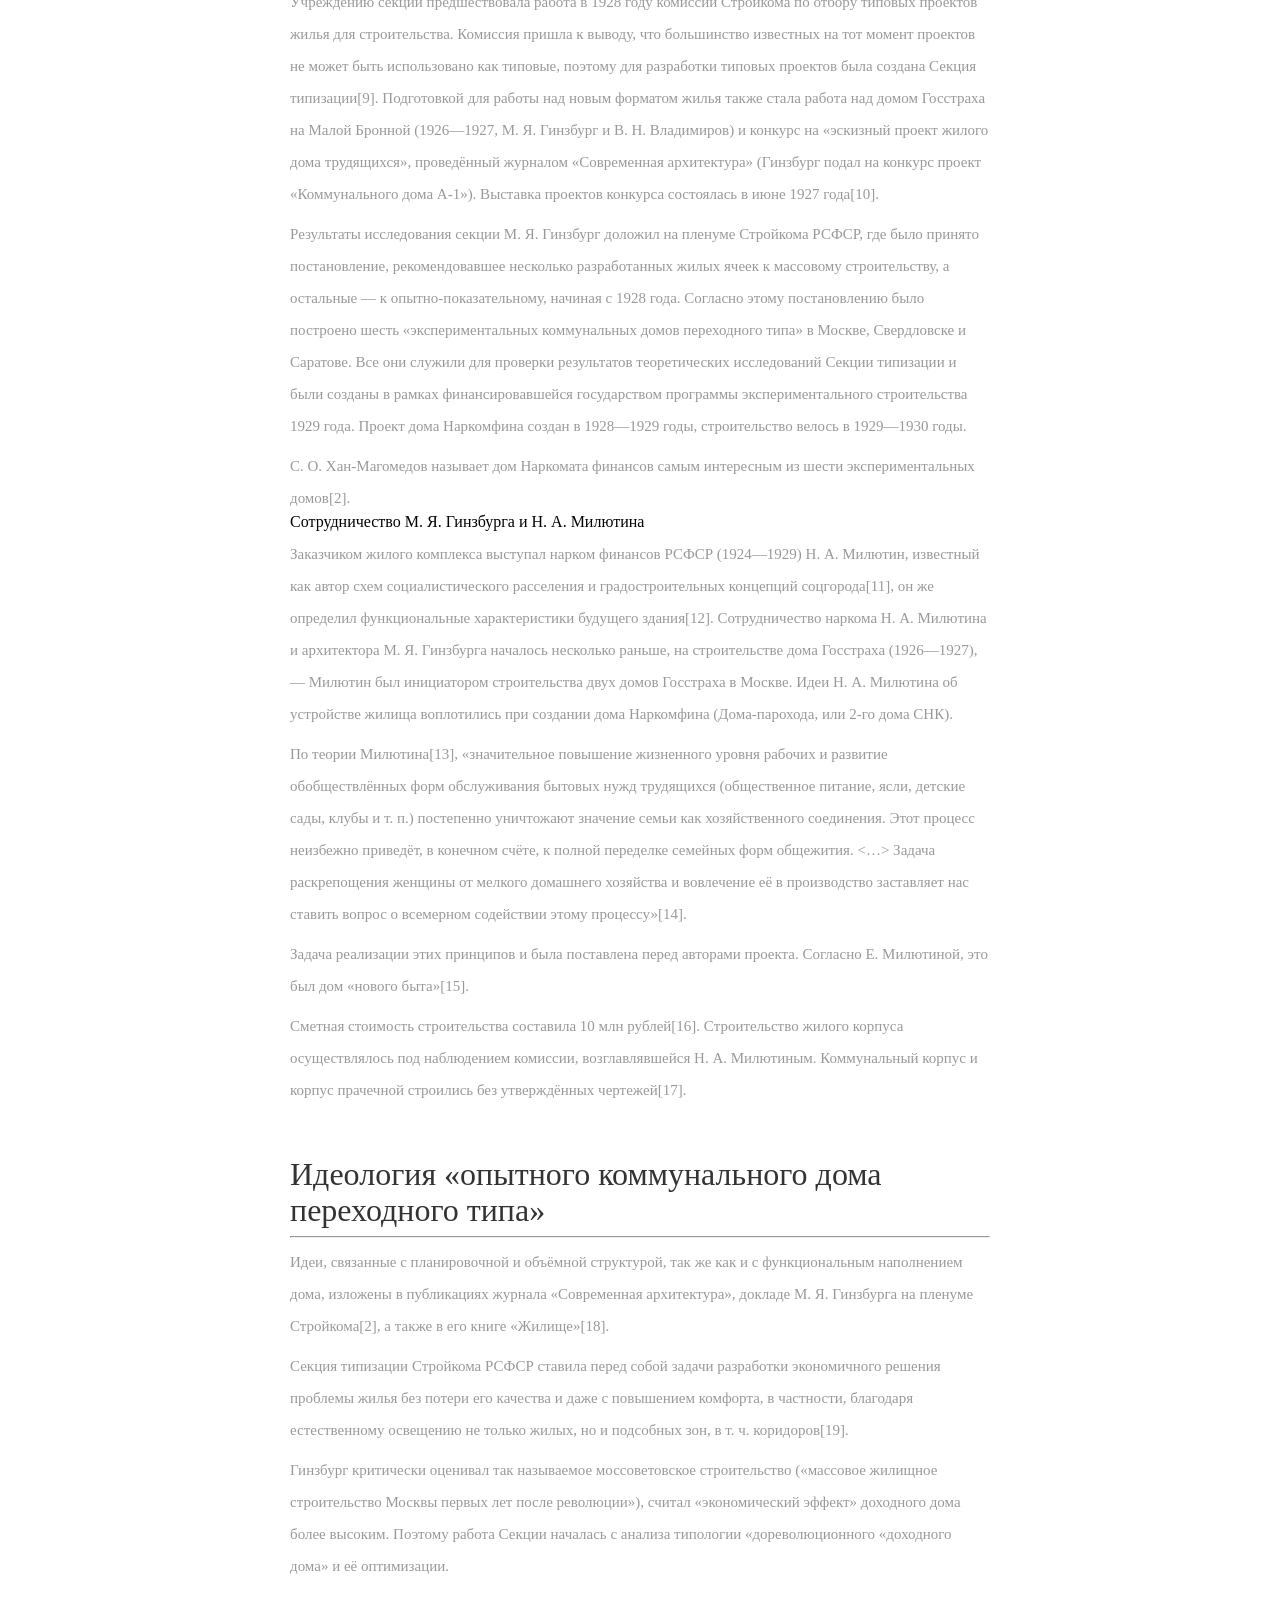
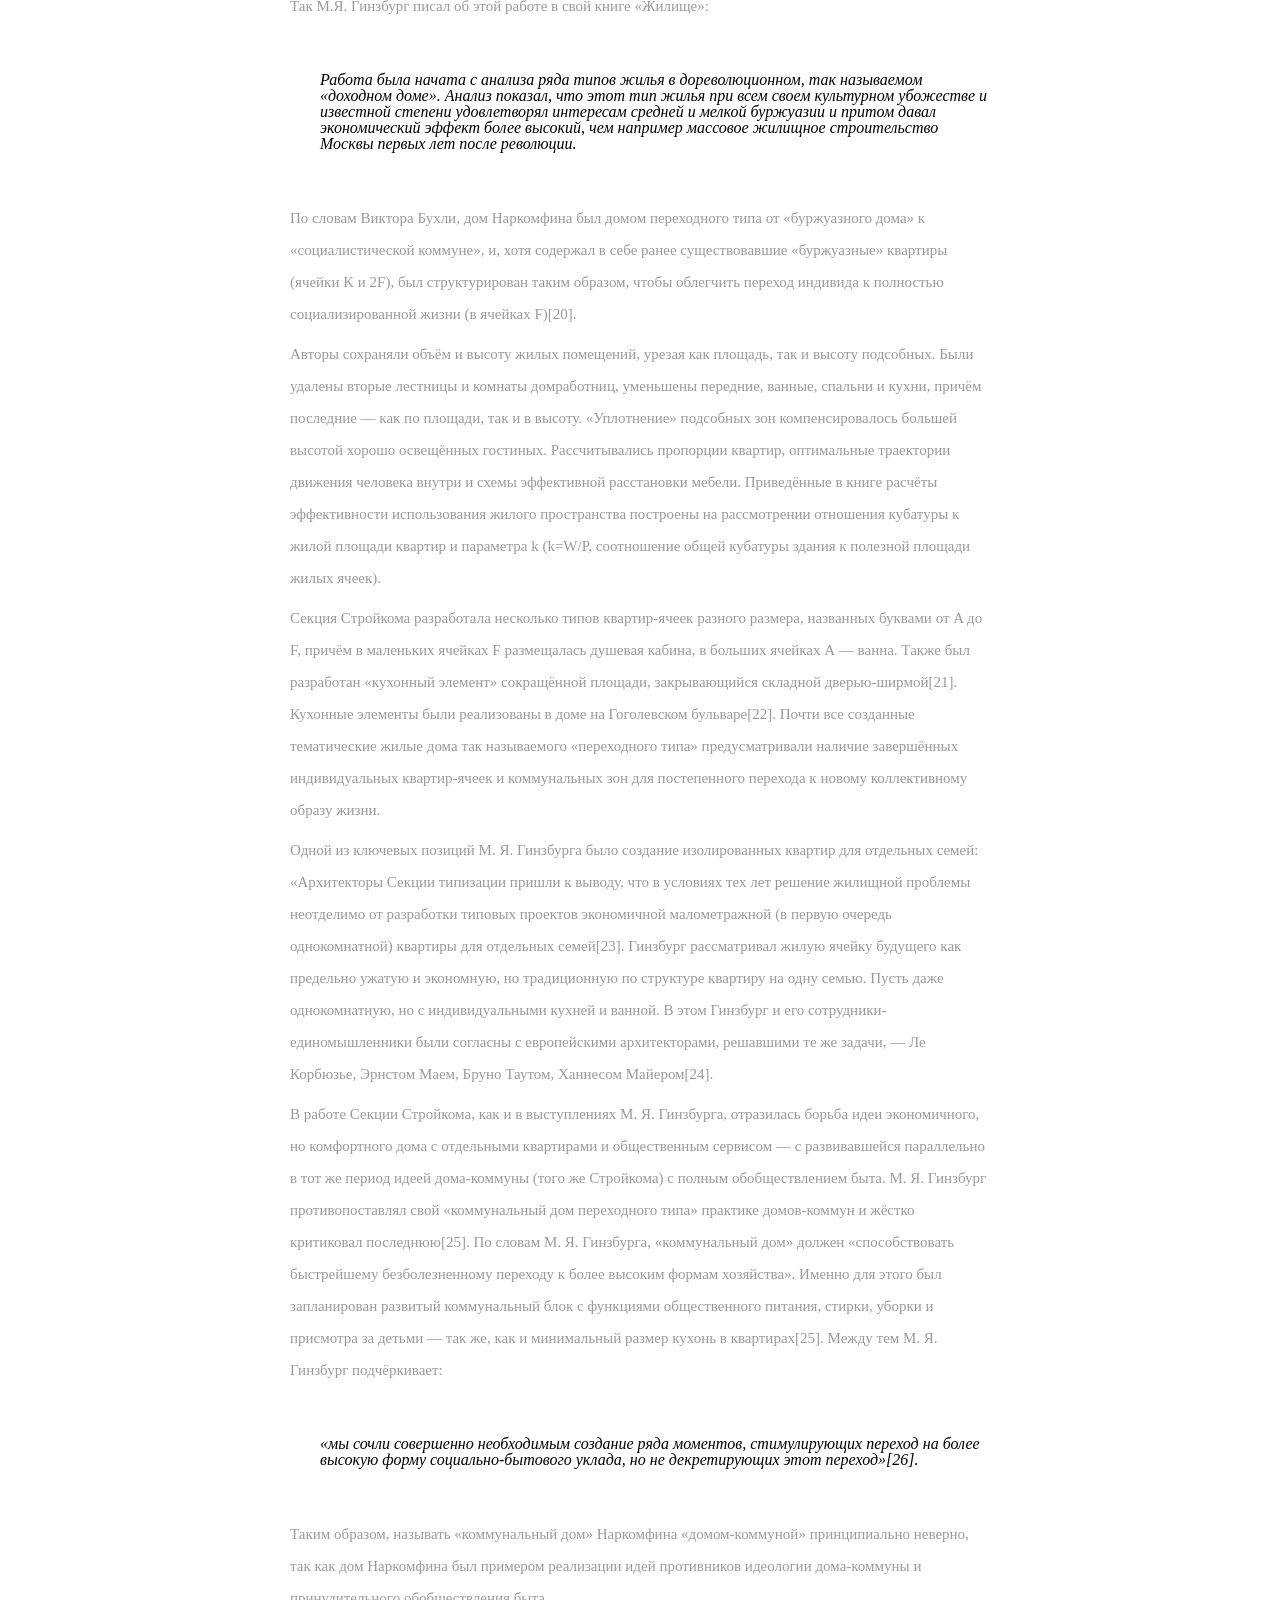
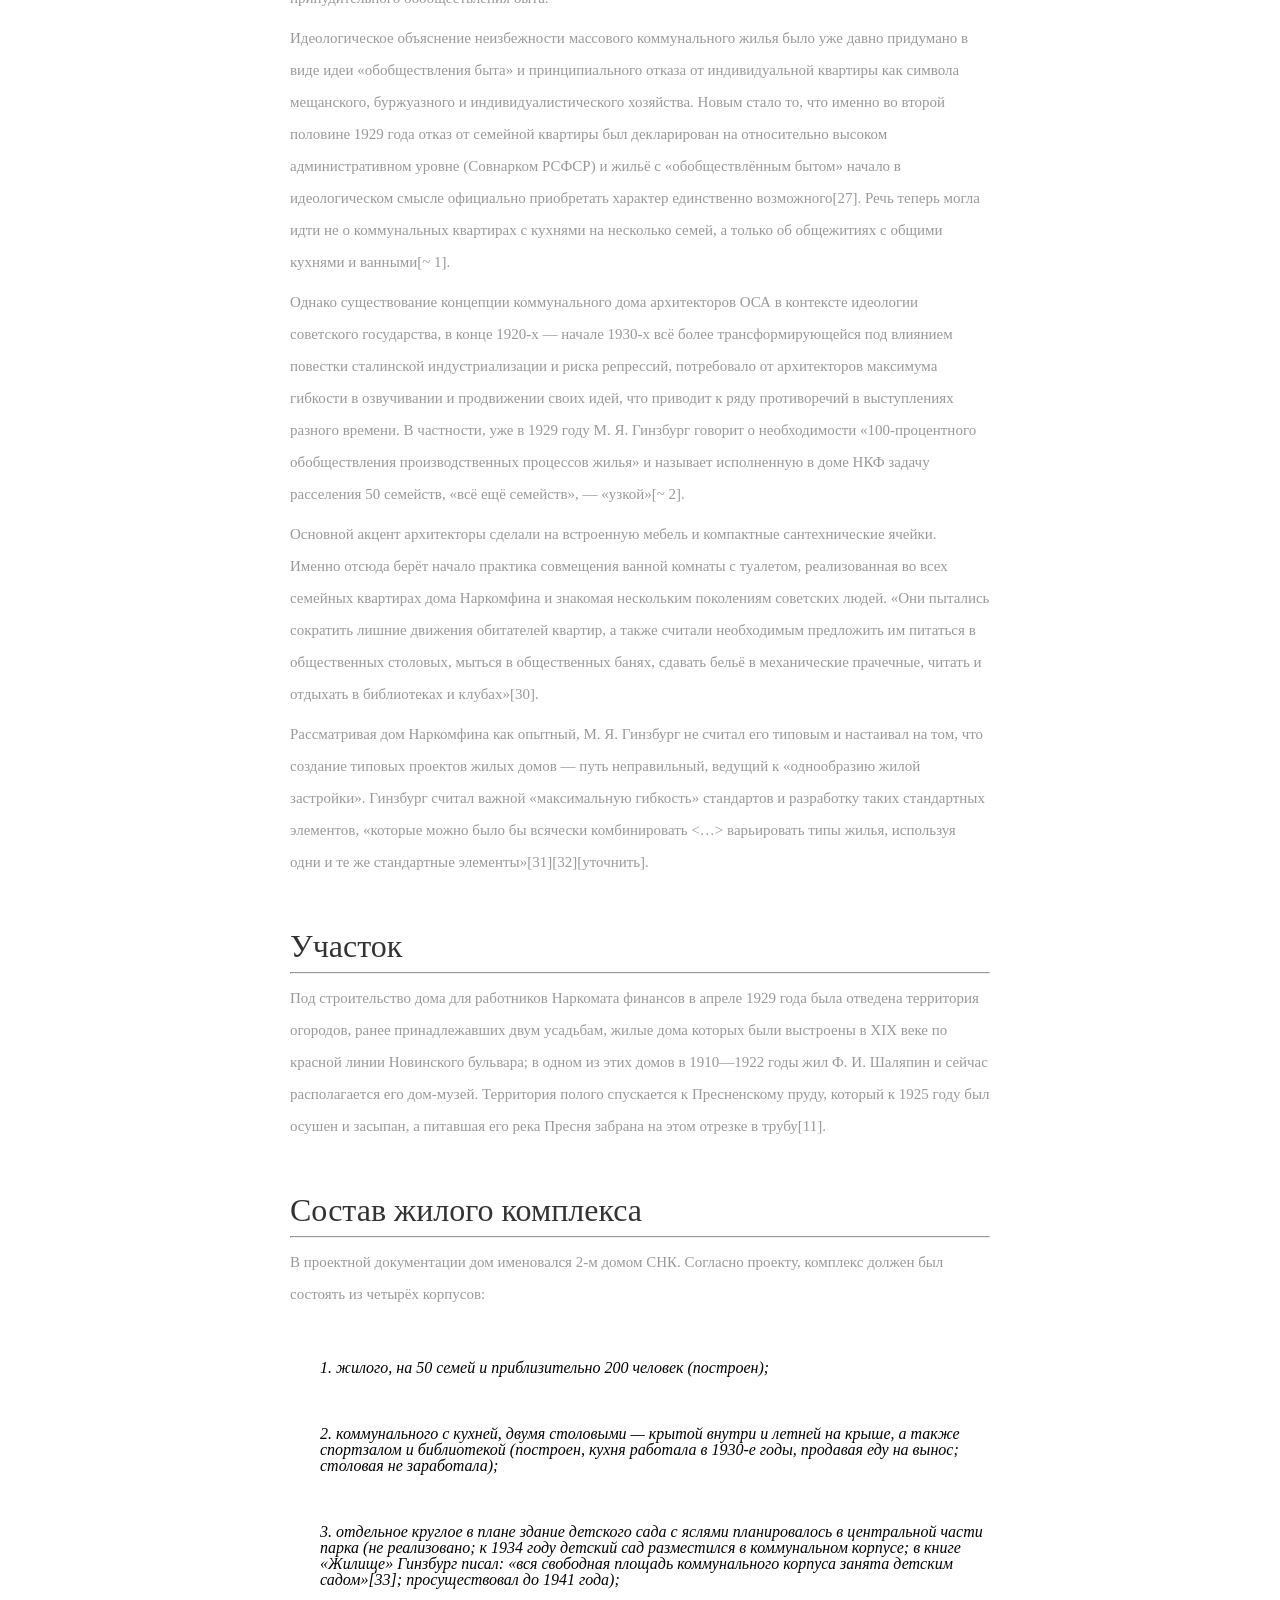
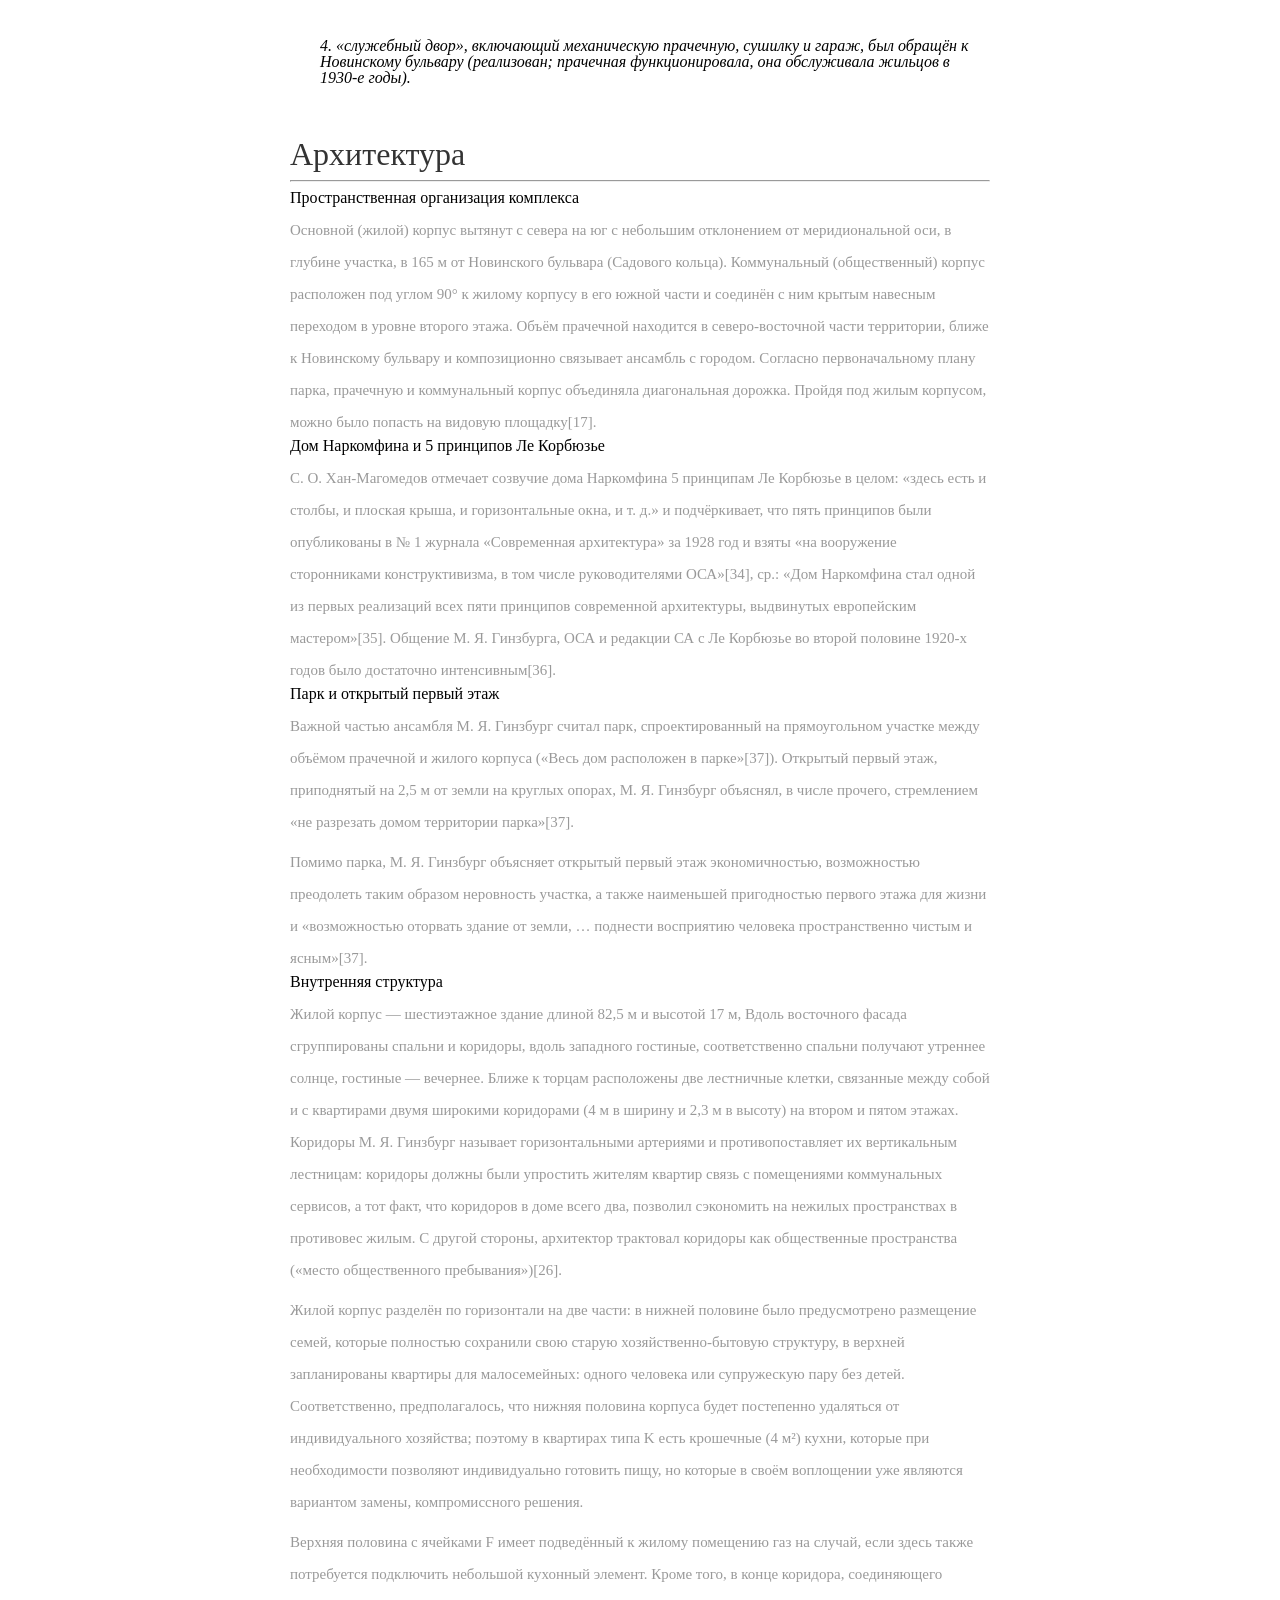
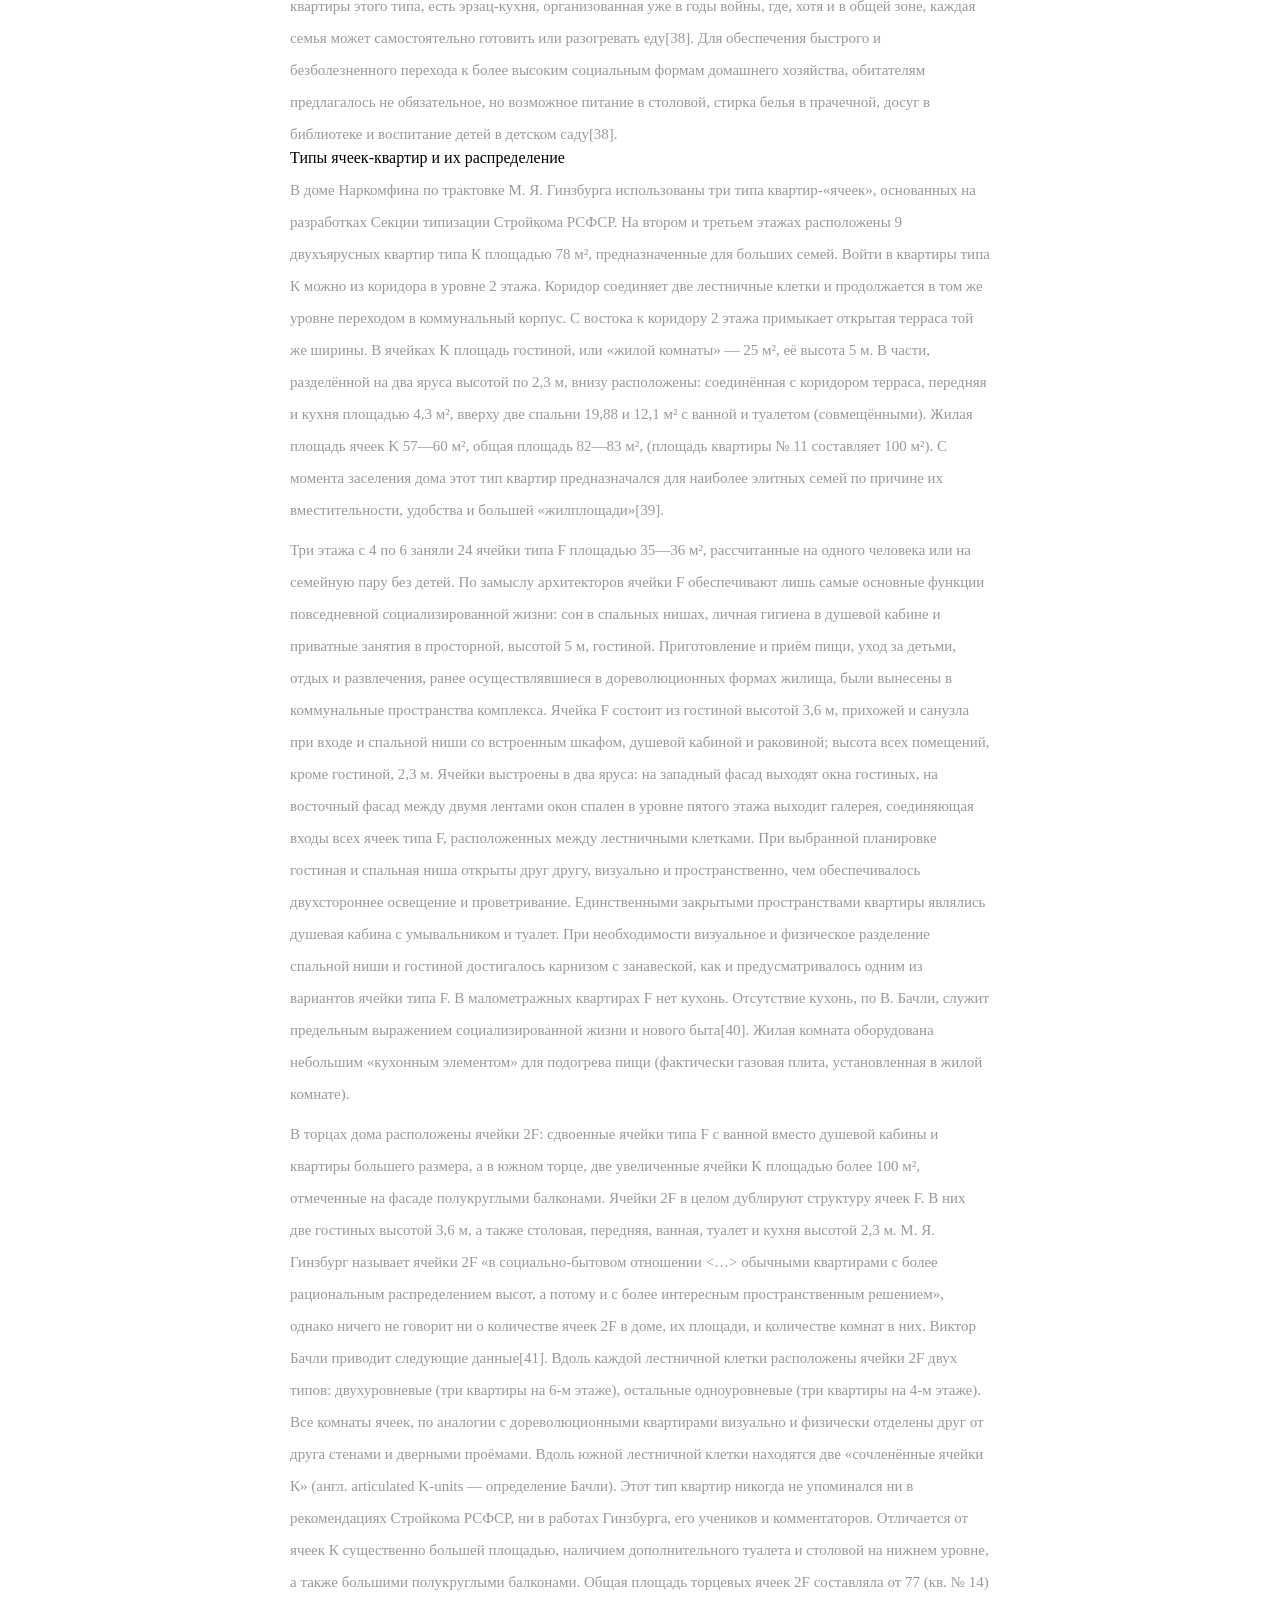
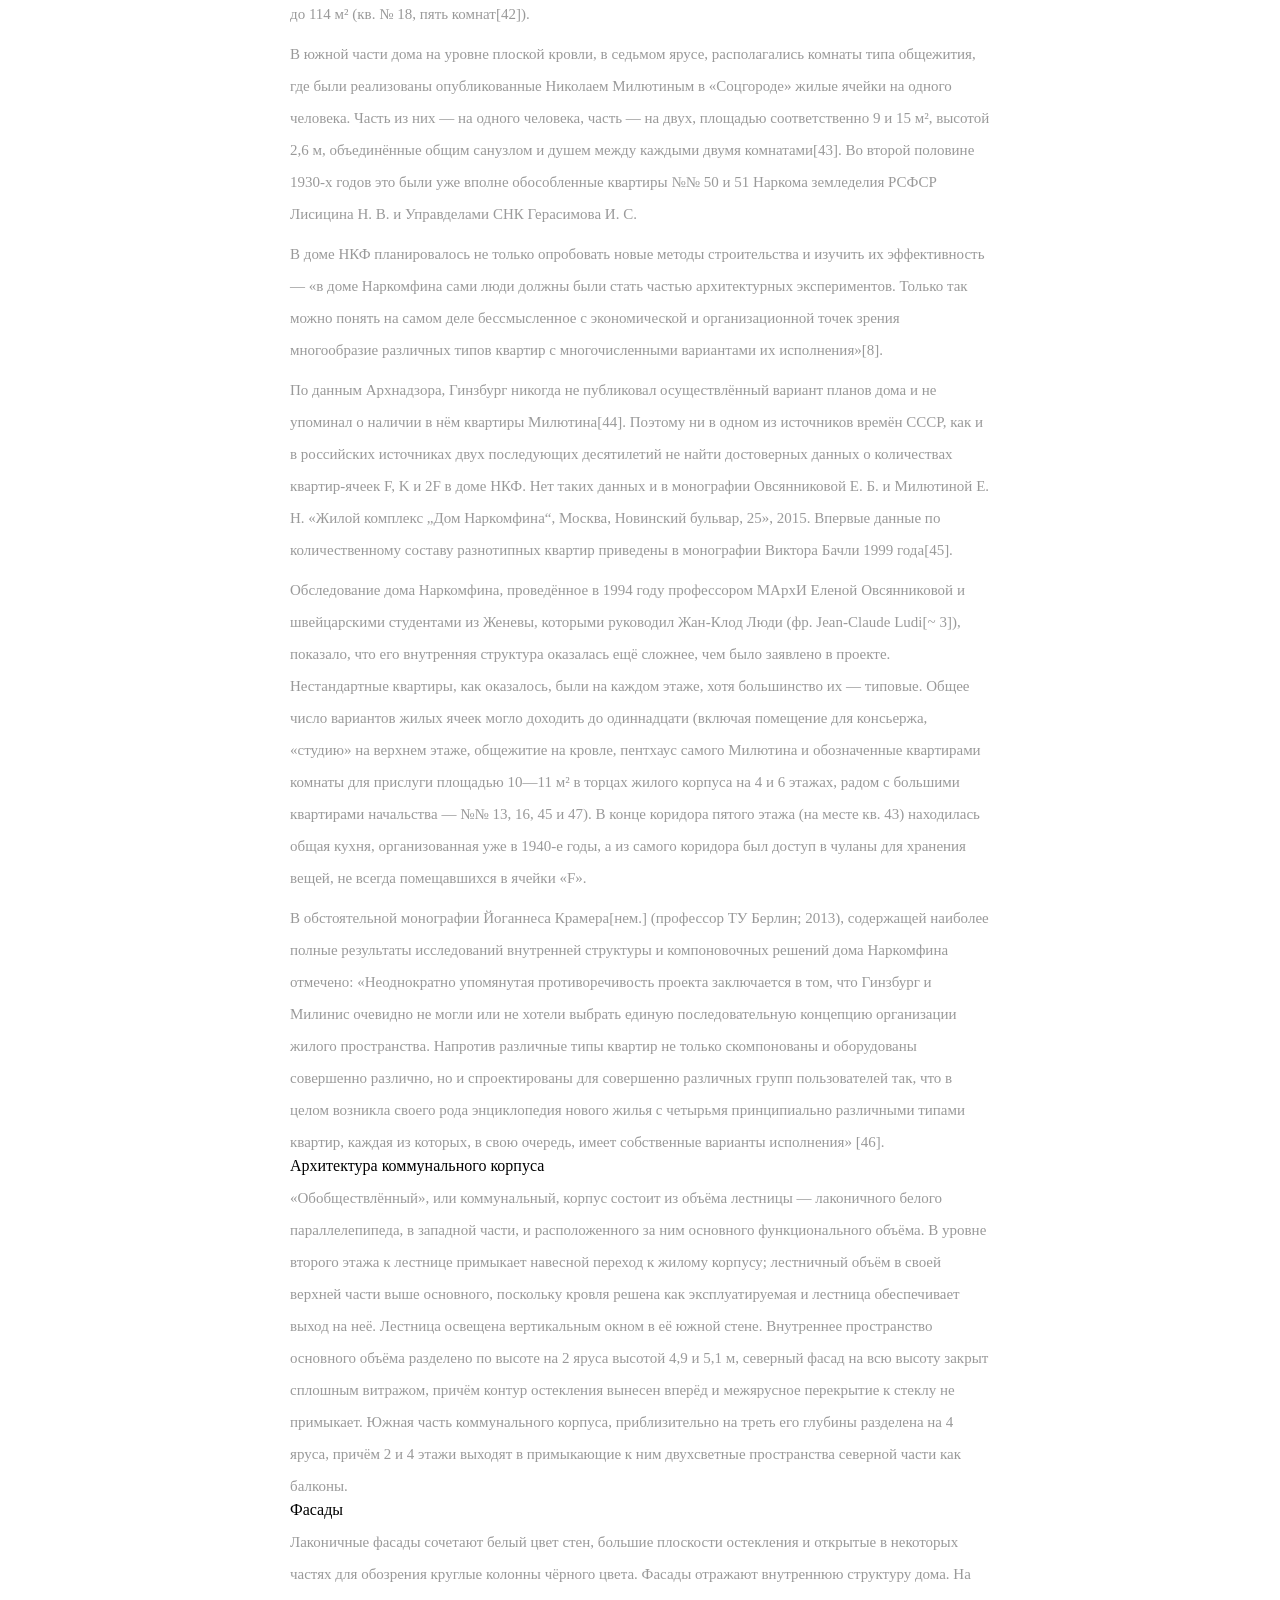
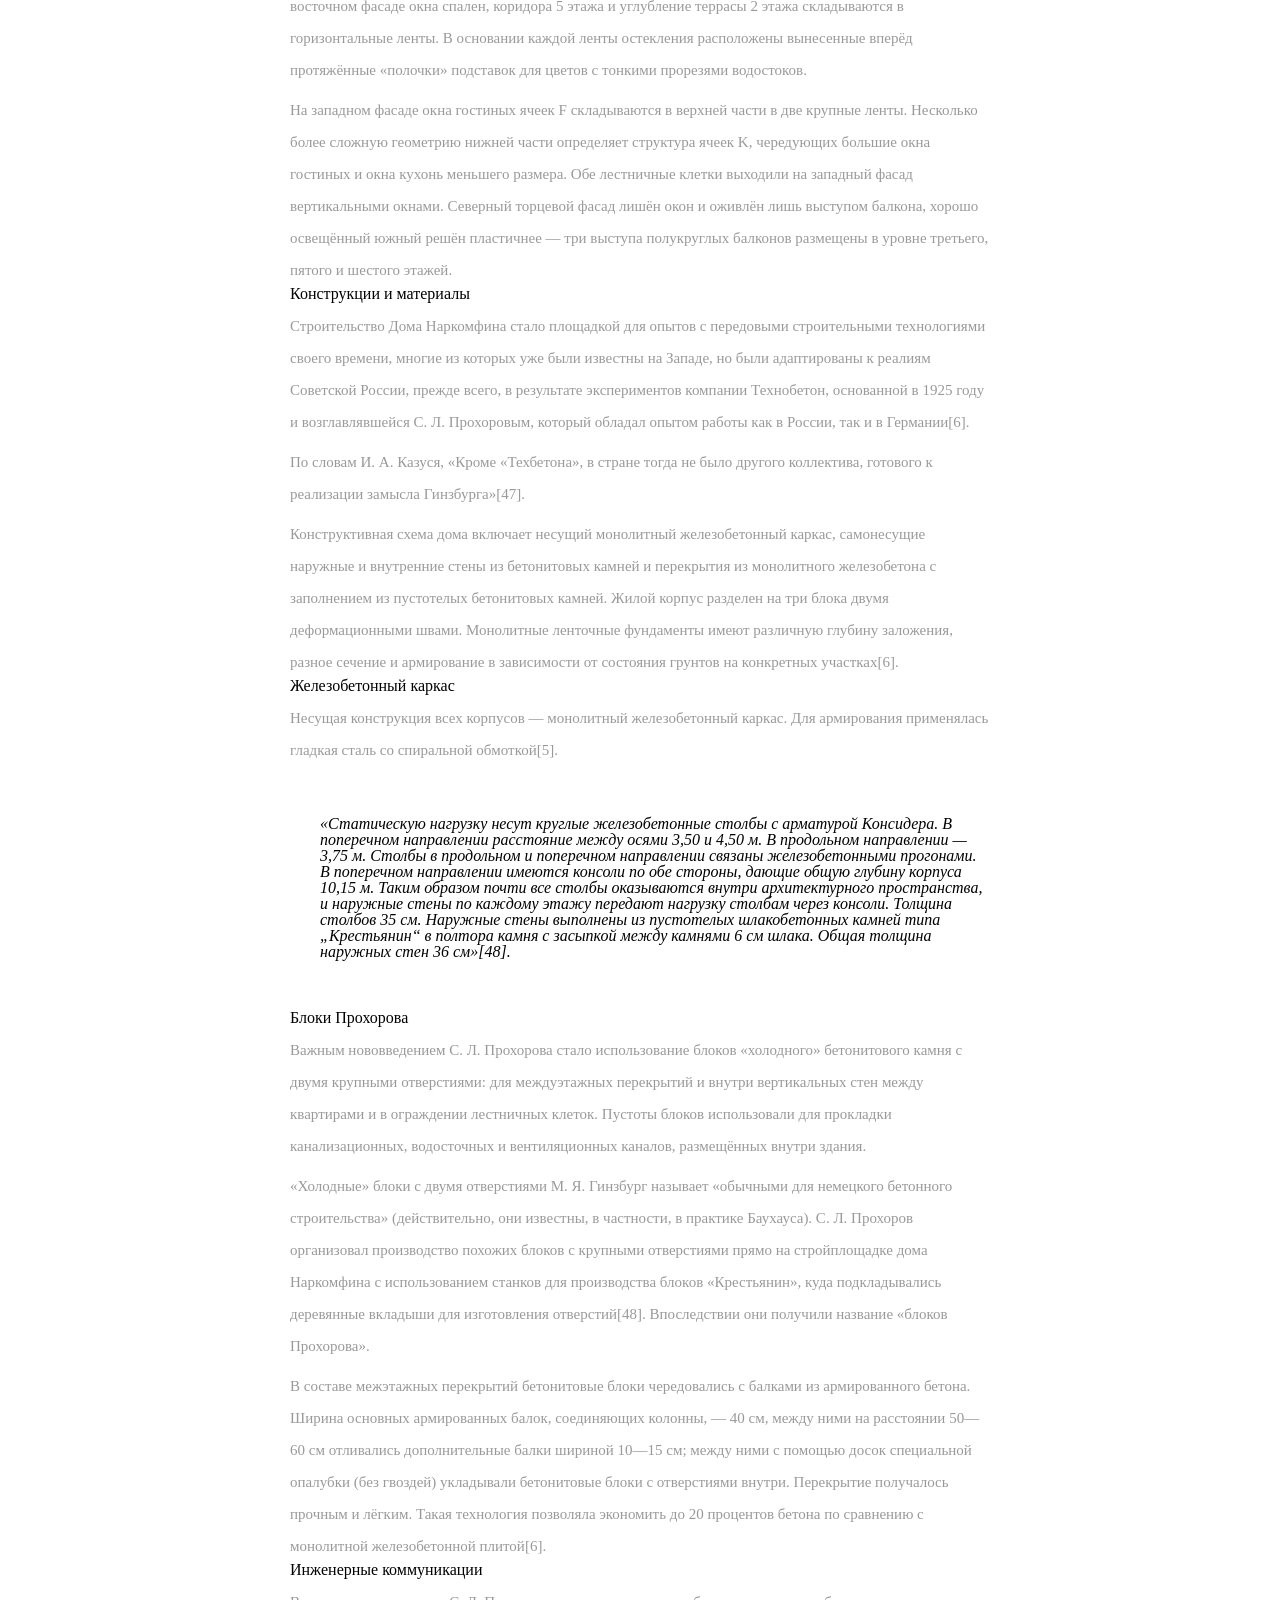
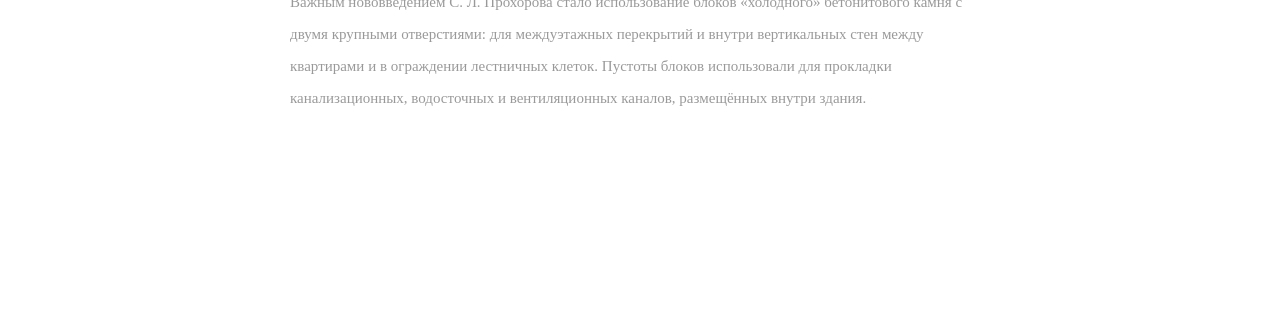
==== commit 3eb8f658: "название" ====
--- a/index.html
+++ b/index.html
@@ -12,6 +12,103 @@
 
     <!-- содержание / навигация -->
 
+    <nav>
+      <p>Содержание</p>
+      <ul class="table"> <!-- не нумерованный список -->
+ 
+          <li> <a href="#s1"> 1	История создания дома Наркомфина </a></li>
+          <!-- строка списка -->
+           <ul>
+              <li> <a href="#sp11"> 1.1	ОСА и Стройком </a></li>
+              <li> <a href="#sp12"> 1.2	Сотрудничество М. Я. Гинзбурга и Н. А. Милютина </a></li>
+           </ul>
+           <li> <a href="#s2"> 2	Идеология «опытного коммунального дома переходного типа» </a></li>
+           <li> <a href="#s3"> 3	Участок </a></li>
+           <li> <a href="#s4"> 4	Состав жилого комплекса </a></li>
+           <li> <a href="#s5"> 5	Архитектура </a></li>
+           <ul>
+              <li> <a href="#sp51"> 5.1	Пространственная организация комплекса </a></li>
+              <li> <a href="#sp52"> 5.2	Дом Наркомфина и 5 принципов Ле Корбюзье </a></li>
+              <ul>
+                  <li> <a href="#spp521"> 5.2.1	Парк и открытый первый этаж </a></li>
+                  <li> <a href="#spp522"> 5.2.2	Внутренняя структура </a></li>
+                  <li> <a href="#spp523"> 5.2.3	Типы ячеек-квартир и их распределение </a></li>
+                  <li> <a href="#spp524"> 5.2.4	Архитектура коммунального корпуса </a></li>
+                  <li> <a href="#spp525"> 5.2.5	Фасады </a></li>
+               </ul>
+               <li> <a href="#sp53"> 5.3	Конструкции и материалы </a></li>
+               <ul>
+                  <li> <a href="#spp531"> 5.3.1	Железобетонный каркас </a></li>
+                  <li> <a href="#spp532"> 5.3.2	Блоки Прохорова </a></li>
+                  <li> <a href="#spp533"> 5.3.3	Инженерные коммуникации </a></li>
+                  <li> <a href="#spp534"> 5.3.4	Внешние стены </a></li>
+                  <li> <a href="#spp535"> 5.3.5	Другие экспериментальные материалы </a></li>
+                  <li> <a href="#spp536"> 5.3.6	Цветочницы </a></li>
+               </ul>
+               <li> <a href="#sp54"> 5.4	Интерьеры </a></li>
+               <ul>
+                  <li> <a href="#spp541"> 5.4.1	Освещение </a></li>
+                  <li> <a href="#spp542"> 5.4.2	Сдвижные окна </a></li>
+                  <li> <a href="#spp543"> 5.4.3	Цвет </a></li>
+               </ul>
+           </ul>
+           <li> <a href="#s6"> 6	Критика проекта </a></li>
+           <ul>
+              <li> <a href="#sp61"> 6.1	Критика с технической стороны </a></li>
+              <li> <a href="#sp62"> 6.2	Критика с бытовой стороны </a></li>
+           </ul>
+           <li> <a href="#s7"> 7	История эксплуатации </a></li>
+           <ul>
+              <li> <a href="#sp71"> 7.1	Развитие городского окружения </a></li>
+              <li> <a href="#sp72"> 7.2	Перестройки </a></li>
+              <li> <a href="#sp73"> 7.3	Причины ветхости дома </a></li>
+           </ul>
+           <li> <a href="#s8"> 8	Новейшая история дома и реставрация </a></li>
+           <ul>
+              <li> <a href="#sp81"> 8.1	Нереализованные проекты реставрации / 1980-е — 2014 </a></li>
+              <ul>
+                  <li> <a href="#spp811"> 8.1.1	Первый проект / конец 1980-х годов </a></li>
+                  <li> <a href="#spp812"> 8.1.2	Второй проект / 1990-е годы </a></li>
+                  <li> <a href="#spp813"> 8.1.3	Третий проект / начало 2000-х / апарт-отель </a></li>
+                  <li> <a href="#spp814"> 8.1.4	Эскизный проект / 2014 </a></li>
+               </ul>
+              <li> <a href="#sp82"> 8.2	Эскизный проект / 2014 </a></li>
+              <ul>
+                  <li> <a href="#sp821"> 8.2.1	Реставрация объемно-пространственного решения и фасадов </a></li>
+                  <li> <a href="#sp822"> 8.2.2	Реставрация конструкций и кладки стен </a></li>
+                  <li> <a href="#sp823"> 8.2.3	Реставрация и замена, дополнение внутренних перегородок </a></li>
+                  <li> <a href="#sp824"> 8.2.4	Реставрация окон и витражей </a></li>
+                  <li> <a href="#sp825"> 8.2.5	Реставрация кровель и парапета </a></li>
+                  <li> <a href="#sp826"> 8.2.6	Реставрация и приспособление интерьеров </a></li>
+                  <li> <a href="#sp827"> 8.2.7	Цвет: исследование и восстановление покрасок </a></li>
+                  <li> <a href="#sp828"> 8.2.8	Реставрация полов </a></li>
+                  <li> <a href="#sp829"> 8.2.9	Реставрация: издания и награды </a></li>
+               </ul>
+           </ul>
+           <li> <a href="#s9"> 9	Значение проекта в исторической перспективе </a></li>
+           <ul>
+              <li> <a href="#sp91"> 9.1	Смена приоритетов в Советской России начала 1930-х годов как причина сворачивания эксперимента конструктивистов </a></li>
+              <li> <a href="#sp92"> 9.2	Дом Наркомфина в перспективе развития архитектуры модернизма </a></li>
+           </ul>
+           <li> <a href="#s10"> 10	Реальная жизнь в доме Наркомфина </a></li>
+           <ul>
+              <li> <a href="#sp101"> 10.1	Известные жители </a></li>
+           </ul>
+           <li> <a href="#s11"> 11	См. также </a></li>
+           <li> <a href="#s12"> 12	Примечания </a></li>
+           <ul>
+              <li> <a href="#sp121"> 12.1	Сноски </a></li>
+              <li> <a href="#sp122"> 12.2	Источники </a></li>
+           </ul>
+           <li> <a href="#s13"> 13	Литература </a></li>
+           <li> <a href="#s14"> 14	Ссылки </a></li>
+          </ul>
+          <Ol><!-- нумерованный список -->
+              
+          </ol>
+      
+  </nav>
+
     <!-- основной код -->
     <article>
 
@@ -33,103 +130,9 @@
         <img class="pic1" src="./img/Narkonfin-apartments.png" alt="here_picture">
     </div>
 
-    <nav>
-        <p>Содержание</p>
-        <ul><!-- не нумерованный список -->
-            <li> <a href="#s1"> 1	История создания дома Наркомфина </a></li>
-            <!-- строка списка -->
-             <ul>
-                <li> <a href="#sp11"> 1.1	ОСА и Стройком </a></li>
-                <li> <a href="#sp12"> 1.2	Сотрудничество М. Я. Гинзбурга и Н. А. Милютина </a></li>
-             </ul>
-             <li> <a href="#s2"> 2	Идеология «опытного коммунального дома переходного типа» </a></li>
-             <li> <a href="#s3"> 3	Участок </a></li>
-             <li> <a href="#s4"> 4	Состав жилого комплекса </a></li>
-             <li> <a href="#s5"> 5	Архитектура </a></li>
-             <ul>
-                <li> <a href="#sp51"> 5.1	Пространственная организация комплекса </a></li>
-                <li> <a href="#sp52"> 5.2	Дом Наркомфина и 5 принципов Ле Корбюзье </a></li>
-                <ul>
-                    <li> <a href="#spp521"> 5.2.1	Парк и открытый первый этаж </a></li>
-                    <li> <a href="#spp522"> 5.2.2	Внутренняя структура </a></li>
-                    <li> <a href="#spp523"> 5.2.3	Типы ячеек-квартир и их распределение </a></li>
-                    <li> <a href="#spp524"> 5.2.4	Архитектура коммунального корпуса </a></li>
-                    <li> <a href="#spp525"> 5.2.5	Фасады </a></li>
-                 </ul>
-                 <li> <a href="#sp53"> 5.3	Конструкции и материалы </a></li>
-                 <ul>
-                    <li> <a href="#spp531"> 5.3.1	Железобетонный каркас </a></li>
-                    <li> <a href="#spp532"> 5.3.2	Блоки Прохорова </a></li>
-                    <li> <a href="#spp533"> 5.3.3	Инженерные коммуникации </a></li>
-                    <li> <a href="#spp534"> 5.3.4	Внешние стены </a></li>
-                    <li> <a href="#spp535"> 5.3.5	Другие экспериментальные материалы </a></li>
-                    <li> <a href="#spp536"> 5.3.6	Цветочницы </a></li>
-                 </ul>
-                 <li> <a href="#sp54"> 5.4	Интерьеры </a></li>
-                 <ul>
-                    <li> <a href="#spp541"> 5.4.1	Освещение </a></li>
-                    <li> <a href="#spp542"> 5.4.2	Сдвижные окна </a></li>
-                    <li> <a href="#spp543"> 5.4.3	Цвет </a></li>
-                 </ul>
-             </ul>
-             <li> <a href="#s6"> 6	Критика проекта </a></li>
-             <ul>
-                <li> <a href="#sp61"> 6.1	Критика с технической стороны </a></li>
-                <li> <a href="#sp62"> 6.2	Критика с бытовой стороны </a></li>
-             </ul>
-             <li> <a href="#s7"> 7	История эксплуатации </a></li>
-             <ul>
-                <li> <a href="#sp71"> 7.1	Развитие городского окружения </a></li>
-                <li> <a href="#sp72"> 7.2	Перестройки </a></li>
-                <li> <a href="#sp73"> 7.3	Причины ветхости дома </a></li>
-             </ul>
-             <li> <a href="#s8"> 8	Новейшая история дома и реставрация </a></li>
-             <ul>
-                <li> <a href="#sp81"> 8.1	Нереализованные проекты реставрации / 1980-е — 2014 </a></li>
-                <ul>
-                    <li> <a href="#spp811"> 8.1.1	Первый проект / конец 1980-х годов </a></li>
-                    <li> <a href="#spp812"> 8.1.2	Второй проект / 1990-е годы </a></li>
-                    <li> <a href="#spp813"> 8.1.3	Третий проект / начало 2000-х / апарт-отель </a></li>
-                    <li> <a href="#spp814"> 8.1.4	Эскизный проект / 2014 </a></li>
-                 </ul>
-                <li> <a href="#sp82"> 8.2	Эскизный проект / 2014 </a></li>
-                <ul>
-                    <li> <a href="#sp821"> 8.2.1	Реставрация объемно-пространственного решения и фасадов </a></li>
-                    <li> <a href="#sp822"> 8.2.2	Реставрация конструкций и кладки стен </a></li>
-                    <li> <a href="#sp823"> 8.2.3	Реставрация и замена, дополнение внутренних перегородок </a></li>
-                    <li> <a href="#sp824"> 8.2.4	Реставрация окон и витражей </a></li>
-                    <li> <a href="#sp825"> 8.2.5	Реставрация кровель и парапета </a></li>
-                    <li> <a href="#sp826"> 8.2.6	Реставрация и приспособление интерьеров </a></li>
-                    <li> <a href="#sp827"> 8.2.7	Цвет: исследование и восстановление покрасок </a></li>
-                    <li> <a href="#sp828"> 8.2.8	Реставрация полов </a></li>
-                    <li> <a href="#sp829"> 8.2.9	Реставрация: издания и награды </a></li>
-                 </ul>
-             </ul>
-             <li> <a href="#s9"> 9	Значение проекта в исторической перспективе </a></li>
-             <ul>
-                <li> <a href="#sp91"> 9.1	Смена приоритетов в Советской России начала 1930-х годов как причина сворачивания эксперимента конструктивистов </a></li>
-                <li> <a href="#sp92"> 9.2	Дом Наркомфина в перспективе развития архитектуры модернизма </a></li>
-             </ul>
-             <li> <a href="#s10"> 10	Реальная жизнь в доме Наркомфина </a></li>
-             <ul>
-                <li> <a href="#sp101"> 10.1	Известные жители </a></li>
-             </ul>
-             <li> <a href="#s11"> 11	См. также </a></li>
-             <li> <a href="#s12"> 12	Примечания </a></li>
-             <ul>
-                <li> <a href="#sp121"> 12.1	Сноски </a></li>
-                <li> <a href="#sp122"> 12.2	Источники </a></li>
-             </ul>
-             <li> <a href="#s13"> 13	Литература </a></li>
-             <li> <a href="#s14"> 14	Ссылки </a></li>
-            </ul>
-            <Ol><!-- нумерованный список -->
-                
-            </ol>
-        
-
-    </nav>
-    
+   </article>
+    
+    <article>
 
     <h2 id="s1"> История создания дома Наркомфина </h2>
     <hr>
@@ -339,7 +342,7 @@
     </p>
 
 
-</article>
+   </article>
 
 </body>
 </html>
--- a/CSS/style.css
+++ b/CSS/style.css
@@ -1,2 +1,3 @@
-@import"reset.css";
-@import"content.css";+@import "reset.css";
+@import "content.css";
+@import "nav.css";
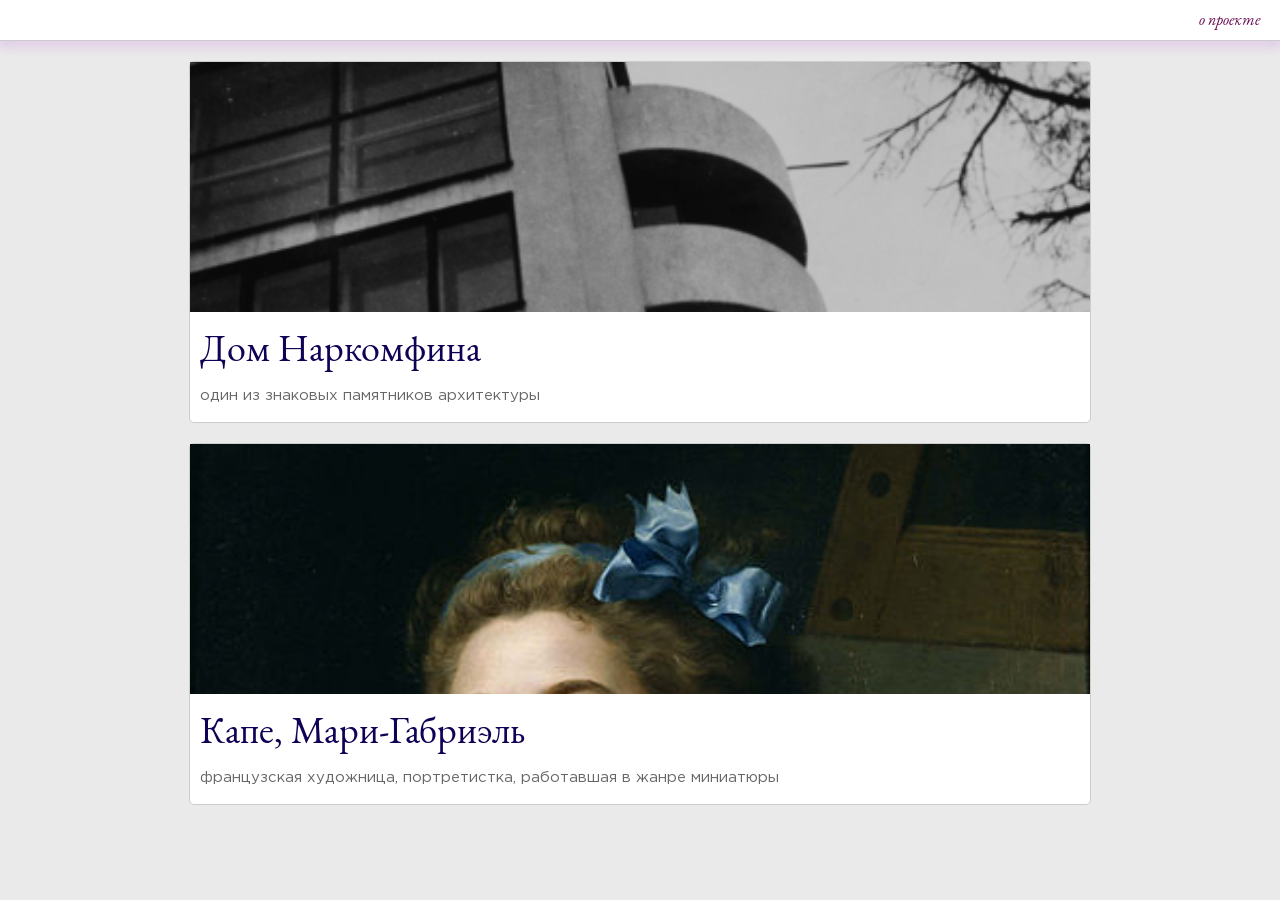
==== commit b870ab55: "update" ====
--- a/index.html
+++ b/index.html
@@ -5,344 +5,42 @@
     <meta name="viewport" content="width=device-width, initial-scale=1.0">
     <title>Document</title>
 </head>
-    <!-- ctrl + k + c - комментарий -->
     <link rel="stylesheet" href="CSS/style.css">
 </head>
 <body>
 
-    <!-- содержание / навигация -->
+   <style>
+      body{
+         background: rgba(234, 234, 234, 0.975);
+      }
+   </style>
 
-    <nav>
-      <p>Содержание</p>
-      <ul class="table"> <!-- не нумерованный список -->
- 
-          <li> <a href="#s1"> 1	История создания дома Наркомфина </a></li>
-          <!-- строка списка -->
-           <ul>
-              <li> <a href="#sp11"> 1.1	ОСА и Стройком </a></li>
-              <li> <a href="#sp12"> 1.2	Сотрудничество М. Я. Гинзбурга и Н. А. Милютина </a></li>
-           </ul>
-           <li> <a href="#s2"> 2	Идеология «опытного коммунального дома переходного типа» </a></li>
-           <li> <a href="#s3"> 3	Участок </a></li>
-           <li> <a href="#s4"> 4	Состав жилого комплекса </a></li>
-           <li> <a href="#s5"> 5	Архитектура </a></li>
-           <ul>
-              <li> <a href="#sp51"> 5.1	Пространственная организация комплекса </a></li>
-              <li> <a href="#sp52"> 5.2	Дом Наркомфина и 5 принципов Ле Корбюзье </a></li>
-              <ul>
-                  <li> <a href="#spp521"> 5.2.1	Парк и открытый первый этаж </a></li>
-                  <li> <a href="#spp522"> 5.2.2	Внутренняя структура </a></li>
-                  <li> <a href="#spp523"> 5.2.3	Типы ячеек-квартир и их распределение </a></li>
-                  <li> <a href="#spp524"> 5.2.4	Архитектура коммунального корпуса </a></li>
-                  <li> <a href="#spp525"> 5.2.5	Фасады </a></li>
-               </ul>
-               <li> <a href="#sp53"> 5.3	Конструкции и материалы </a></li>
-               <ul>
-                  <li> <a href="#spp531"> 5.3.1	Железобетонный каркас </a></li>
-                  <li> <a href="#spp532"> 5.3.2	Блоки Прохорова </a></li>
-                  <li> <a href="#spp533"> 5.3.3	Инженерные коммуникации </a></li>
-                  <li> <a href="#spp534"> 5.3.4	Внешние стены </a></li>
-                  <li> <a href="#spp535"> 5.3.5	Другие экспериментальные материалы </a></li>
-                  <li> <a href="#spp536"> 5.3.6	Цветочницы </a></li>
-               </ul>
-               <li> <a href="#sp54"> 5.4	Интерьеры </a></li>
-               <ul>
-                  <li> <a href="#spp541"> 5.4.1	Освещение </a></li>
-                  <li> <a href="#spp542"> 5.4.2	Сдвижные окна </a></li>
-                  <li> <a href="#spp543"> 5.4.3	Цвет </a></li>
-               </ul>
-           </ul>
-           <li> <a href="#s6"> 6	Критика проекта </a></li>
-           <ul>
-              <li> <a href="#sp61"> 6.1	Критика с технической стороны </a></li>
-              <li> <a href="#sp62"> 6.2	Критика с бытовой стороны </a></li>
-           </ul>
-           <li> <a href="#s7"> 7	История эксплуатации </a></li>
-           <ul>
-              <li> <a href="#sp71"> 7.1	Развитие городского окружения </a></li>
-              <li> <a href="#sp72"> 7.2	Перестройки </a></li>
-              <li> <a href="#sp73"> 7.3	Причины ветхости дома </a></li>
-           </ul>
-           <li> <a href="#s8"> 8	Новейшая история дома и реставрация </a></li>
-           <ul>
-              <li> <a href="#sp81"> 8.1	Нереализованные проекты реставрации / 1980-е — 2014 </a></li>
-              <ul>
-                  <li> <a href="#spp811"> 8.1.1	Первый проект / конец 1980-х годов </a></li>
-                  <li> <a href="#spp812"> 8.1.2	Второй проект / 1990-е годы </a></li>
-                  <li> <a href="#spp813"> 8.1.3	Третий проект / начало 2000-х / апарт-отель </a></li>
-                  <li> <a href="#spp814"> 8.1.4	Эскизный проект / 2014 </a></li>
-               </ul>
-              <li> <a href="#sp82"> 8.2	Эскизный проект / 2014 </a></li>
-              <ul>
-                  <li> <a href="#sp821"> 8.2.1	Реставрация объемно-пространственного решения и фасадов </a></li>
-                  <li> <a href="#sp822"> 8.2.2	Реставрация конструкций и кладки стен </a></li>
-                  <li> <a href="#sp823"> 8.2.3	Реставрация и замена, дополнение внутренних перегородок </a></li>
-                  <li> <a href="#sp824"> 8.2.4	Реставрация окон и витражей </a></li>
-                  <li> <a href="#sp825"> 8.2.5	Реставрация кровель и парапета </a></li>
-                  <li> <a href="#sp826"> 8.2.6	Реставрация и приспособление интерьеров </a></li>
-                  <li> <a href="#sp827"> 8.2.7	Цвет: исследование и восстановление покрасок </a></li>
-                  <li> <a href="#sp828"> 8.2.8	Реставрация полов </a></li>
-                  <li> <a href="#sp829"> 8.2.9	Реставрация: издания и награды </a></li>
-               </ul>
-           </ul>
-           <li> <a href="#s9"> 9	Значение проекта в исторической перспективе </a></li>
-           <ul>
-              <li> <a href="#sp91"> 9.1	Смена приоритетов в Советской России начала 1930-х годов как причина сворачивания эксперимента конструктивистов </a></li>
-              <li> <a href="#sp92"> 9.2	Дом Наркомфина в перспективе развития архитектуры модернизма </a></li>
-           </ul>
-           <li> <a href="#s10"> 10	Реальная жизнь в доме Наркомфина </a></li>
-           <ul>
-              <li> <a href="#sp101"> 10.1	Известные жители </a></li>
-           </ul>
-           <li> <a href="#s11"> 11	См. также </a></li>
-           <li> <a href="#s12"> 12	Примечания </a></li>
-           <ul>
-              <li> <a href="#sp121"> 12.1	Сноски </a></li>
-              <li> <a href="#sp122"> 12.2	Источники </a></li>
-           </ul>
-           <li> <a href="#s13"> 13	Литература </a></li>
-           <li> <a href="#s14"> 14	Ссылки </a></li>
-          </ul>
-          <Ol><!-- нумерованный список -->
-              
-          </ol>
-      
-  </nav>
+   <div class="menubar">
+      <a class="mimg" href="./index.html">
+         <img class="menuimg" src="https://img.icons8.com/doodle/48/star--v1.png" alt="">
+      </a>
+      <a class="about" href="./about.html"> о проекте </a>
+   </div>
 
-    <!-- основной код -->
-    <article>
+   <a href="./dom.html">
+      <div class="item">
+         <img class="index_img" src="./img/Narkonfin-apartments.png" alt="">
+         <h1 class="index_h1">Дом Наркомфина</h1>
+         <p class="index_p">один из знаковых памятников архитектуры</p>
 
-    <h1> Дом Наркомфина </h1> <!-- heading text 1 -->
-    <hr>
-    <!-- <hr> gorisontal row - линия  -->
-    <p class="mytext" > <!-- pharagraph --> 
-        <b> Дом Наркомфи́на </b> <!-- bold - жирность текста -->  — один из знаковых памятников архитектуры советского <a href="https://ru.wikipedia.org/wiki/Авангард_(искусство)" target="_blank"> авангарда </a> и <a href="https://ru.wikipedia.org/wiki/Конструктивизм_(искусство)" target="_blank"> конструктивизма </a>. Построен в <a href="https://ru.wikipedia.org/wiki/1928_год" target="_blank">1928</a>—<a href="https://ru.wikipedia.org/wiki/1930_год" target="_blank">1930 годах</a> по проекту архитекторов <a href="https://ru.wikipedia.org/wiki/Гинзбург,_Моисей_Яковлевич" target="_blank"> Моисея Гинзбурга</a>, <a href="https://ru.wikipedia.org/wiki/Милинис,_Игнатий_Францевич" target="_blank"> Игнатия Милиниса</a> и инженера <a href="https://ru.wikipedia.org/wiki/Сергей_Львович_Прохоров" target="_blank"> Сергея Прохорова</a>[2] для работников <a href="https://ru.wikipedia.org/wiki/Народный_комиссариат_финансов_СССР" target="_blank">Народного комиссариата финансов СССР</a> (Наркомфина). Автор замысла дома Наркомфина М. Я. Гинзбург определял его как «опытный дом переходного типа»[3]. Дом находится в <a href="https://ru.wikipedia.org/wiki/https://ru.wikipedia.org/wiki/Москва" target="_blank">Москве</a> по адресу: <a href="https://ru.wikipedia.org/wiki/Новинский_бульвар" target="_blank">Новинский бульвар</a>, дом 25, корпус 1.
-    <!-- alt + z - перенос текста по странице -->
-    </p>
+      </div>
+   </a>
 
-    <p> <!-- pharagraph --> С начала 1990-х годов дом находился в аварийном состоянии, был трижды включён в список «100 главных зданий мира, которым грозит уничтожение»[4]. В 1986 начато исследование и работа над проектом реставрации дома по инициативе <a href="https://ru.wikipedia.org/wiki/Гинзбург,_Владимир_Моисеевич" target="_blank">Владимира Гинзбурга</a>; в 1998 году проект отмечен первой премией фестиваля «Зодчество». В 2016—2020 годах дом отреставрирован по проекту <a href="https://ru.wikipedia.org/wiki/Архитектурное_бюро" target="_blank">АБ</a> «Гинзбург Архитектс». Результаты исследования и реставрации опубликованы[5][6]. Сейчас Дом Наркомфина — и памятник архитектуры, и жилой дом.
-    </p>
+   <a href="./viki_home.html">
+      <div class="item">
+         <img class="index_img" src="./img/Marie-Gabrielle_Capet_-_Self-Portrait.jpg" alt="">
+         <h1 class="index_h1">Капе, Мари-Габриэль</h1>
+         <p class="index_p">французская художница, портретистка, работавшая в жанре миниатюры</p>
 
-    <p> <!-- pharagraph --> В 2021 году Музей современного искусства «Гараж» инициировал масштабное исследование Дома Наркомфина, в том числе истории жизни его создателей и обитателей на протяжении почти ста лет. Полученное знание становится основой экскурсионных маршрутов, публикаций, разнообразных публичных и просветительских проектов, выстроенных вокруг легендарного дома. Помимо этого, для жильцов дома, патронов Музея и владельцев карт GARAGE доступно кафе Дома Наркомфина, а на первом этаже жилого корпуса открылся книжный магазин.[7]
-    </p>
+      </div>
+   </a>
 
-    <div>
-        <img class="pic1" src="./img/Narkonfin-apartments.png" alt="here_picture">
-    </div>
-
-   </article>
-    
-    <article>
-
-    <h2 id="s1"> История создания дома Наркомфина </h2>
-    <hr>
-    <h3 id="sp11"> <b> ОСА и Стройком </b> </h3>
-
-    <p> <!-- pharagraph --> Дом Наркомфина, или 2-й дом Совнаркома (СНК) РСФСР, стал одним из экспериментальных домов, построенных по результатам теоретических исследований Секции типизации Стройкома РСФСР, созданной по инициативе М. Я. Гинзбурга и работавшей под его руководством в 1928—1929 годы (в работе также участвовали входившие в объединение ОСА М. О. Барщ, В. Н. Владимиров, А. Л. Пастернак, Г. Р. Сум-Шик). Как сказано в монографии Йоганнеса Крамера[нем.] «Das Narkomfin Kommunehaus In Moskau 1928—2012», <em> «аналогичные устремления существовали в то же время и в Германии, где этими вопросами занимался Исследовательский институт экономической эффективности в строительстве и жилищном хозяйстве (RfG[нем.]), хотя полученные им результаты были менее радикальными и менее призрачными»[8]. </em>
-    </p>
-
-    <p> <!-- pharagraph --> Учреждению секции предшествовала работа в 1928 году комиссии Стройкома по отбору типовых проектов жилья для строительства. Комиссия пришла к выводу, что большинство известных на тот момент проектов не может быть использовано как типовые, поэтому для разработки типовых проектов была создана Секция типизации[9]. Подготовкой для работы над новым форматом жилья также стала работа над домом Госстраха на Малой Бронной (1926—1927, М. Я. Гинзбург и В. Н. Владимиров) и конкурс на «эскизный проект жилого дома трудящихся», проведённый журналом «Современная архитектура» (Гинзбург подал на конкурс проект «Коммунального дома А-1»). Выставка проектов конкурса состоялась в июне 1927 года[10].
-    </p>
-
-    <p> <!-- pharagraph --> Результаты исследования секции М. Я. Гинзбург доложил на пленуме Стройкома РСФСР, где было принято постановление, рекомендовавшее несколько разработанных жилых ячеек к массовому строительству, а остальные — к опытно-показательному, начиная с 1928 года. Согласно этому постановлению было построено шесть «экспериментальных коммунальных домов переходного типа» в Москве, Свердловске и Саратове. Все они служили для проверки результатов теоретических исследований Секции типизации и были созданы в рамках финансировавшейся государством программы экспериментального строительства 1929 года. Проект дома Наркомфина создан в 1928—1929 годы, строительство велось в 1929—1930 годы.
-    </p>
-
-    <p> <!-- pharagraph --> С. О. Хан-Магомедов называет дом Наркомата финансов самым интересным из шести экспериментальных домов[2].
-    </p>
-
-    <h3 id="sp12"> <b> Сотрудничество М. Я. Гинзбурга и Н. А. Милютина </b> </h3>
-
-    <p> <!-- pharagraph --> Заказчиком жилого комплекса выступал нарком финансов РСФСР (1924—1929) Н. А. Милютин, известный как автор схем социалистического расселения и градостроительных концепций соцгорода[11], он же определил функциональные характеристики будущего здания[12]. Сотрудничество наркома Н. А. Милютина и архитектора М. Я. Гинзбурга началось несколько раньше, на строительстве дома Госстраха (1926—1927), — Милютин был инициатором строительства двух домов Госстраха в Москве. Идеи Н. А. Милютина об устройстве жилища воплотились при создании дома Наркомфина (Дома-парохода, или 2-го дома СНК).
-    </p>
-
-    <p> <!-- pharagraph --> По теории Милютина[13], <em> «значительное повышение жизненного уровня рабочих и развитие обобществлённых форм обслуживания бытовых нужд трудящихся (общественное питание, ясли, детские сады, клубы и т. п.) постепенно уничтожают значение семьи как хозяйственного соединения. Этот процесс неизбежно приведёт, в конечном счёте, к полной переделке семейных форм общежития. <…> Задача раскрепощения женщины от мелкого домашнего хозяйства и вовлечение её в производство заставляет нас ставить вопрос о всемерном содействии этому процессу»[14]. </em>
-    </p>
-
-    <p> <!-- pharagraph --> Задача реализации этих принципов и была поставлена перед авторами проекта. Согласно Е. Милютиной, это был дом «нового быта»[15].
-    </p>
-
-    <p> <!-- pharagraph --> Сметная стоимость строительства составила 10 млн рублей[16]. Строительство жилого корпуса осуществлялось под наблюдением комиссии, возглавлявшейся Н. А. Милютиным. Коммунальный корпус и корпус прачечной строились без утверждённых чертежей[17].
-    </p>
-
-    <h2 id="s2"> Идеология «опытного коммунального дома переходного типа» </h2>
-    <hr>
-    
-    <p> <!-- pharagraph --> Идеи, связанные с планировочной и объёмной структурой, так же как и с функциональным наполнением дома, изложены в публикациях журнала «Современная архитектура», докладе М. Я. Гинзбурга на пленуме Стройкома[2], а также в его книге «Жилище»[18].
-    </p>
-
-    <p> <!-- pharagraph --> Секция типизации Стройкома РСФСР ставила перед собой задачи разработки экономичного решения проблемы жилья без потери его качества и даже с повышением комфорта, в частности, благодаря естественному освещению не только жилых, но и подсобных зон, в т. ч. коридоров[19].
-    </p>
-
-    <p> <!-- pharagraph --> Гинзбург критически оценивал так называемое моссоветовское строительство («массовое жилищное строительство Москвы первых лет после революции»), считал «экономический эффект» доходного дома более высоким. Поэтому работа Секции началась с анализа типологии «дореволюционного «доходного дома» и её оптимизации.
-    </p>
-
-    <p> <!-- pharagraph --> Так М.Я. Гинзбург писал об этой работе в свой книге «Жилище»:
-    </p>
-
-    <blockquote> Работа была начата с анализа ряда типов жилья в дореволюционном, так называемом «доходном доме». Анализ показал, что этот тип жилья при всем своем культурном убожестве и известной степени удовлетворял интересам средней и мелкой буржуазии и притом давал экономический эффект более высокий, чем например массовое жилищное строительство Москвы первых лет после революции. </blockquote>
-    
-    <p> <!-- pharagraph --> По словам Виктора Бухли, дом Наркомфина был домом переходного типа от «буржуазного дома» к «социалистической коммуне», и, хотя содержал в себе ранее существовавшие «буржуазные» квартиры (ячейки K и 2F), был структурирован таким образом, чтобы облегчить переход индивида к полностью социализированной жизни (в ячейках F)[20].
-    </p>
-
-    <p> <!-- pharagraph --> Авторы сохраняли объём и высоту жилых помещений, урезая как площадь, так и высоту подсобных. Были удалены вторые лестницы и комнаты домработниц, уменьшены передние, ванные, спальни и кухни, причём последние — как по площади, так и в высоту. «Уплотнение» подсобных зон компенсировалось большей высотой хорошо освещённых гостиных. Рассчитывались пропорции квартир, оптимальные траектории движения человека внутри и схемы эффективной расстановки мебели. Приведённые в книге расчёты эффективности использования жилого пространства построены на рассмотрении отношения кубатуры к жилой площади квартир и параметра k (k=W/P, соотношение общей кубатуры здания к полезной площади жилых ячеек).
-    </p>
-
-    <p> <!-- pharagraph --> Секция Стройкома разработала несколько типов квартир-ячеек разного размера, названных буквами от A до F, причём в маленьких ячейках F размещалась душевая кабина, в больших ячейках А — ванна. Также был разработан «кухонный элемент» сокращённой площади, закрывающийся складной дверью-ширмой[21]. Кухонные элементы были реализованы в доме на Гоголевском бульваре[22]. Почти все созданные тематические жилые дома так называемого «переходного типа» предусматривали наличие завершённых индивидуальных квартир-ячеек и коммунальных зон для постепенного перехода к новому коллективному образу жизни.
-    </p>
-
-    <p> <!-- pharagraph --> Одной из ключевых позиций М. Я. Гинзбурга было создание изолированных квартир для отдельных семей: «Архитекторы Секции типизации пришли к выводу, что в условиях тех лет решение жилищной проблемы неотделимо от разработки типовых проектов экономичной малометражной (в первую очередь однокомнатной) квартиры для отдельных семей[23]. Гинзбург рассматривал жилую ячейку будущего как предельно ужатую и экономную, но традиционную по структуре квартиру на одну семью. Пусть даже однокомнатную, но с индивидуальными кухней и ванной. В этом Гинзбург и его сотрудники-единомышленники были согласны с европейскими архитекторами, решавшими те же задачи, — Ле Корбюзье, Эрнстом Маем, Бруно Таутом, Ханнесом Майером[24].
-    </p>
-
-    <p> <!-- pharagraph --> В работе Секции Стройкома, как и в выступлениях М. Я. Гинзбурга, отразилась борьба идеи экономичного, но комфортного дома с отдельными квартирами и общественным сервисом — с развивавшейся параллельно в тот же период идеей дома-коммуны (того же Стройкома) с полным обобществлением быта. М. Я. Гинзбург противопоставлял свой «коммунальный дом переходного типа» практике домов-коммун и жёстко критиковал последнюю[25]. По словам М. Я. Гинзбурга, «коммунальный дом» должен «способствовать быстрейшему безболезненному переходу к более высоким формам хозяйства». Именно для этого был запланирован развитый коммунальный блок с функциями общественного питания, стирки, уборки и присмотра за детьми — так же, как и минимальный размер кухонь в квартирах[25]. Между тем М. Я. Гинзбург подчёркивает:
-    </p>
-
-    <blockquote> «мы сочли совершенно необходимым создание ряда моментов, стимулирующих переход на более высокую форму социально-бытового уклада, но не декретирующих этот переход»[26]. </blockquote>
-
-    <p> <!-- pharagraph --> Таким образом, называть «коммунальный дом» Наркомфина «домом-коммуной» принципиально неверно, так как дом Наркомфина был примером реализации идей противников идеологии дома-коммуны и принудительного обобществления быта.
-    </p>
-
-    <p> <!-- pharagraph --> Идеологическое объяснение неизбежности массового коммунального жилья было уже давно придумано в виде идеи «обобществления быта» и принципиального отказа от индивидуальной квартиры как символа мещанского, буржуазного и индивидуалистического хозяйства. Новым стало то, что именно во второй половине 1929 года отказ от семейной квартиры был декларирован на относительно высоком административном уровне (Совнарком РСФСР) и жильё с «обобществлённым бытом» начало в идеологическом смысле официально приобретать характер единственно возможного[27]. Речь теперь могла идти не о коммунальных квартирах с кухнями на несколько семей, а только об общежитиях с общими кухнями и ванными[~ 1].
-    </p>
-
-    <p> <!-- pharagraph --> Однако существование концепции коммунального дома архитекторов ОСА в контексте идеологии советского государства, в конце 1920-х — начале 1930-х всё более трансформирующейся под влиянием повестки сталинской индустриализации и риска репрессий, потребовало от архитекторов максимума гибкости в озвучивании и продвижении своих идей, что приводит к ряду противоречий в выступлениях разного времени. В частности, уже в 1929 году М. Я. Гинзбург говорит о необходимости «100-процентного обобществления производственных процессов жилья» и называет исполненную в доме НКФ задачу расселения 50 семейств, «всё ещё семейств», — «узкой»[~ 2].
-    </p>
-
-    <p> <!-- pharagraph --> Основной акцент архитекторы сделали на встроенную мебель и компактные сантехнические ячейки. Именно отсюда берёт начало практика совмещения ванной комнаты с туалетом, реализованная во всех семейных квартирах дома Наркомфина и знакомая нескольким поколениям советских людей. «Они пытались сократить лишние движения обитателей квартир, а также считали необходимым предложить им питаться в общественных столовых, мыться в общественных банях, сдавать бельё в механические прачечные, читать и отдыхать в библиотеках и клубах»[30].
-    </p>
-
-    <p> <!-- pharagraph --> Рассматривая дом Наркомфина как опытный, М. Я. Гинзбург не считал его типовым и настаивал на том, что создание типовых проектов жилых домов — путь неправильный, ведущий к «однообразию жилой застройки». Гинзбург считал важной «максимальную гибкость» стандартов и разработку таких стандартных элементов, «которые можно было бы всячески комбинировать <…> варьировать типы жилья, используя одни и те же стандартные элементы»[31][32][уточнить].
-    </p>
-
-    <h2 id="s3"> Участок </h2>
-    <hr>
-    
-    <p> <!-- pharagraph --> Под строительство дома для работников Наркомата финансов в апреле 1929 года была отведена территория огородов, ранее принадлежавших двум усадьбам, жилые дома которых были выстроены в XIX веке по красной линии Новинского бульвара; в одном из этих домов в 1910—1922 годы жил Ф. И. Шаляпин и сейчас располагается его дом-музей. Территория полого спускается к Пресненскому пруду, который к 1925 году был осушен и засыпан, а питавшая его река Пресня забрана на этом отрезке в трубу[11].
-    </p>
-
-    <h2 id="s4"> Состав жилого комплекса </h2>
-    <hr>
-    
-    <p> <!-- pharagraph --> В проектной документации дом именовался 2-м домом СНК. Согласно проекту, комплекс должен был состоять из четырёх корпусов:
-    </p>
-
-    <blockquote> 1. жилого, на 50 семей и приблизительно 200 человек (построен);
-    </blockquote>
-
-    <blockquote> 2. коммунального с кухней, двумя столовыми — крытой внутри и летней на крыше, а также спортзалом и библиотекой (построен, кухня работала в 1930-е годы, продавая еду на вынос; столовая не заработала);
-    </blockquote>
-
-    <blockquote> 3. отдельное круглое в плане здание детского сада с яслями планировалось в центральной части парка (не реализовано; к 1934 году детский сад разместился в коммунальном корпусе; в книге «Жилище» Гинзбург писал: «вся свободная площадь коммунального корпуса занята детским садом»[33]; просуществовал до 1941 года);
-    </blockquote>
-
-    <blockquote> 4. «служебный двор», включающий механическую прачечную, сушилку и гараж, был обращён к Новинскому бульвару (реализован; прачечная функционировала, она обслуживала жильцов в 1930-е годы).
-    </blockquote>
-    
-    <h2 id="s5"> Архитектура </h2>
-    <hr>
-    <h3 id="sp51"> <b> Пространственная организация комплекса </b> </h3>
-
-    <p> <!-- pharagraph --> Основной (жилой) корпус вытянут с севера на юг с небольшим отклонением от меридиональной оси, в глубине участка, в 165 м от Новинского бульвара (Садового кольца). Коммунальный (общественный) корпус расположен под углом 90° к жилому корпусу в его южной части и соединён с ним крытым навесным переходом в уровне второго этажа. Объём прачечной находится в северо-восточной части территории, ближе к Новинскому бульвару и композиционно связывает ансамбль с городом. Согласно первоначальному плану парка, прачечную и коммунальный корпус объединяла диагональная дорожка. Пройдя под жилым корпусом, можно было попасть на видовую площадку[17].
-    </p>
-
-    <h3 id="sp52"> <b> Дом Наркомфина и 5 принципов Ле Корбюзье </b> </h3>
-
-    <p> <!-- pharagraph --> С. О. Хан-Магомедов отмечает созвучие дома Наркомфина 5 принципам Ле Корбюзье в целом: «здесь есть и столбы, и плоская крыша, и горизонтальные окна, и т. д.» и подчёркивает, что пять принципов были опубликованы в № 1 журнала «Современная архитектура» за 1928 год и взяты «на вооружение сторонниками конструктивизма, в том числе руководителями ОСА»[34], ср.: «Дом Наркомфина стал одной из первых реализаций всех пяти принципов современной архитектуры, выдвинутых европейским мастером»[35]. Общение М. Я. Гинзбурга, ОСА и редакции СА с Ле Корбюзье во второй половине 1920-х годов было достаточно интенсивным[36].
-    </p>
-
-    <h4 id="spp521"> <b> Парк и открытый первый этаж </b> </h4>
-
-    <p> <!-- pharagraph --> Важной частью ансамбля М. Я. Гинзбург считал парк, спроектированный на прямоугольном участке между объёмом прачечной и жилого корпуса («Весь дом расположен в парке»[37]). Открытый первый этаж, приподнятый на 2,5 м от земли на круглых опорах, М. Я. Гинзбург объяснял, в числе прочего, стремлением «не разрезать домом территории парка»[37].
-    </p>
-
-    <p> <!-- pharagraph --> Помимо парка, М. Я. Гинзбург объясняет открытый первый этаж экономичностью, возможностью преодолеть таким образом неровность участка, а также наименьшей пригодностью первого этажа для жизни и «возможностью оторвать здание от земли, … поднести восприятию человека пространственно чистым и ясным»[37].
-    </p>
-
-    <h4 id="spp522"> <b> Внутренняя структура </b> </h4>
-
-    <p> <!-- pharagraph --> Жилой корпус — шестиэтажное здание длиной 82,5 м и высотой 17 м, Вдоль восточного фасада сгруппированы спальни и коридоры, вдоль западного гостиные, соответственно спальни получают утреннее солнце, гостиные — вечернее. Ближе к торцам расположены две лестничные клетки, связанные между собой и с квартирами двумя широкими коридорами (4 м в ширину и 2,3 м в высоту) на втором и пятом этажах. Коридоры М. Я. Гинзбург называет горизонтальными артериями и противопоставляет их вертикальным лестницам: коридоры должны были упростить жителям квартир связь с помещениями коммунальных сервисов, а тот факт, что коридоров в доме всего два, позволил сэкономить на нежилых пространствах в противовес жилым. С другой стороны, архитектор трактовал коридоры как общественные пространства («место общественного пребывания»)[26].
-    </p>
-
-    <p> <!-- pharagraph --> Жилой корпус разделён по горизонтали на две части: в нижней половине было предусмотрено размещение семей, которые полностью сохранили свою старую хозяйственно-бытовую структуру, в верхней запланированы квартиры для малосемейных: одного человека или супружескую пару без детей. Соответственно, предполагалось, что нижняя половина корпуса будет постепенно удаляться от индивидуального хозяйства; поэтому в квартирах типа K есть крошечные (4 м²) кухни, которые при необходимости позволяют индивидуально готовить пищу, но которые в своём воплощении уже являются вариантом замены, компромиссного решения.
-    </p>
-
-    <p> <!-- pharagraph --> Верхняя половина с ячейками F имеет подведённый к жилому помещению газ на случай, если здесь также потребуется подключить небольшой кухонный элемент. Кроме того, в конце коридора, соединяющего квартиры этого типа, есть эрзац-кухня, организованная уже в годы войны, где, хотя и в общей зоне, каждая семья может самостоятельно готовить или разогревать еду[38]. Для обеспечения быстрого и безболезненного перехода к более высоким социальным формам домашнего хозяйства, обитателям предлагалось не обязательное, но возможное питание в столовой, стирка белья в прачечной, досуг в библиотеке и воспитание детей в детском саду[38].
-    </p>
-
-    <h4 id="spp523"> <b> Типы ячеек-квартир и их распределение </b> </h4>
-
-    <p> <!-- pharagraph --> В доме Наркомфина по трактовке М. Я. Гинзбурга использованы три типа квартир-«ячеек», основанных на разработках Секции типизации Стройкома РСФСР. На втором и третьем этажах расположены 9 двухъярусных квартир типа К площадью 78 м², предназначенные для больших семей. Войти в квартиры типа К можно из коридора в уровне 2 этажа. Коридор соединяет две лестничные клетки и продолжается в том же уровне переходом в коммунальный корпус. С востока к коридору 2 этажа примыкает открытая терраса той же ширины. В ячейках K площадь гостиной, или «жилой комнаты» — 25 м², её высота 5 м. В части, разделённой на два яруса высотой по 2,3 м, внизу расположены: соединённая с коридором терраса, передняя и кухня площадью 4,3 м², вверху две спальни 19,88 и 12,1 м² с ванной и туалетом (совмещёнными). Жилая площадь ячеек K 57—60 м², общая площадь 82—83 м², (площадь квартиры № 11 составляет 100 м²). С момента заселения дома этот тип квартир предназначался для наиболее элитных семей по причине их вместительности, удобства и большей «жилплощади»[39].
-    </p>
-
-    <p> <!-- pharagraph --> Три этажа с 4 по 6 заняли 24 ячейки типа F площадью 35—36 м², рассчитанные на одного человека или на семейную пару без детей. По замыслу архитекторов ячейки F обеспечивают лишь самые основные функции повседневной социализированной жизни: сон в спальных нишах, личная гигиена в душевой кабине и приватные занятия в просторной, высотой 5 м, гостиной. Приготовление и приём пищи, уход за детьми, отдых и развлечения, ранее осуществлявшиеся в дореволюционных формах жилища, были вынесены в коммунальные пространства комплекса. Ячейка F состоит из гостиной высотой 3,6 м, прихожей и санузла при входе и спальной ниши со встроенным шкафом, душевой кабиной и раковиной; высота всех помещений, кроме гостиной, 2,3 м. Ячейки выстроены в два яруса: на западный фасад выходят окна гостиных, на восточный фасад между двумя лентами окон спален в уровне пятого этажа выходит галерея, соединяющая входы всех ячеек типа F, расположенных между лестничными клетками. При выбранной планировке гостиная и спальная ниша открыты друг другу, визуально и пространственно, чем обеспечивалось двухстороннее освещение и проветривание. Единственными закрытыми пространствами квартиры являлись душевая кабина с умывальником и туалет. При необходимости визуальное и физическое разделение спальной ниши и гостиной достигалось карнизом с занавеской, как и предусматривалось одним из вариантов ячейки типа F. В малометражных квартирах F нет кухонь. Отсутствие кухонь, по В. Бачли, служит предельным выражением социализированной жизни и нового быта[40]. Жилая комната оборудована небольшим «кухонным элементом» для подогрева пищи (фактически газовая плита, установленная в жилой комнате).
-    </p>
-
-    <p> <!-- pharagraph --> В торцах дома расположены ячейки 2F: сдвоенные ячейки типа F с ванной вместо душевой кабины и квартиры большего размера, а в южном торце, две увеличенные ячейки K площадью более 100 м², отмеченные на фасаде полукруглыми балконами. Ячейки 2F в целом дублируют структуру ячеек F. В них две гостиных высотой 3,6 м, а также столовая, передняя, ванная, туалет и кухня высотой 2,3 м. М. Я. Гинзбург называет ячейки 2F «в социально-бытовом отношении <…> обычными квартирами с более рациональным распределением высот, а потому и с более интересным пространственным решением», однако ничего не говорит ни о количестве ячеек 2F в доме, их площади, и количестве комнат в них. Виктор Бачли приводит следующие данные[41]. Вдоль каждой лестничной клетки расположены ячейки 2F двух типов: двухуровневые (три квартиры на 6-м этаже), остальные одноуровневые (три квартиры на 4-м этаже). Все комнаты ячеек, по аналогии с дореволюционными квартирами визуально и физически отделены друг от друга стенами и дверными проёмами. Вдоль южной лестничной клетки находятся две «сочленённые ячейки К» (англ. articulated K-units — определение Бачли). Этот тип квартир никогда не упоминался ни в рекомендациях Стройкома РСФСР, ни в работах Гинзбурга, его учеников и комментаторов. Отличается от ячеек К существенно большей площадью, наличием дополнительного туалета и столовой на нижнем уровне, а также большими полукруглыми балконами. Общая площадь торцевых ячеек 2F составляла от 77 (кв. № 14) до 114 м² (кв. № 18, пять комнат[42]).
-    </p>
-
-    <p> <!-- pharagraph --> В южной  части дома на уровне плоской кровли, в седьмом ярусе, располагались комнаты типа общежития, где были реализованы опубликованные Николаем Милютиным в «Соцгороде» жилые ячейки на одного человека. Часть из них — на одного человека, часть — на двух, площадью соответственно 9 и 15 м², высотой 2,6 м, объединённые общим санузлом и душем между каждыми двумя комнатами[43]. Во второй половине 1930-х годов это были уже вполне обособленные квартиры №№ 50 и 51 Наркома земледелия РСФСР Лисицина Н. В. и Управделами СНК Герасимова И. С.
-    </p>
-
-    <p> <!-- pharagraph --> В доме НКФ планировалось не только опробовать новые методы строительства и изучить их эффективность — <em>«в доме Наркомфина сами люди должны были стать частью архитектурных экспериментов. Только так можно понять на самом деле бессмысленное с экономической и организационной точек зрения многообразие различных типов квартир с многочисленными вариантами их исполнения»</em>[8].
-    </p>
-
-    <p> <!-- pharagraph --> По данным Архнадзора, Гинзбург никогда не публиковал осуществлённый вариант планов дома и не упоминал о наличии в нём квартиры Милютина[44]. Поэтому ни в одном из источников времён СССР, как и в российских источниках двух последующих десятилетий не найти достоверных данных о количествах квартир-ячеек F, K и 2F в доме НКФ. Нет таких данных и в монографии Овсянниковой Е. Б. и Милютиной Е. Н. «Жилой комплекс „Дом Наркомфина“, Москва, Новинский бульвар, 25», 2015. Впервые данные по количественному составу разнотипных квартир приведены в монографии Виктора Бачли 1999 года[45].
-    </p>
-
-    <p> <!-- pharagraph --> Обследование дома Наркомфина, проведённое в 1994 году профессором МАрхИ Еленой Овсянниковой и швейцарскими студентами из Женевы, которыми руководил Жан-Клод Люди (фр. Jean-Claude Ludi[~ 3]), показало, что его внутренняя структура оказалась ещё сложнее, чем было заявлено в проекте. Нестандартные квартиры, как оказалось, были на каждом этаже, хотя большинство их — типовые. Общее число вариантов жилых ячеек могло доходить до одиннадцати (включая помещение для консьержа, «студию» на верхнем этаже, общежитие на кровле, пентхаус самого Милютина и обозначенные квартирами комнаты для прислуги площадью 10—11 м² в торцах жилого корпуса на 4 и 6 этажах, радом с большими квартирами начальства — №№ 13, 16, 45 и 47). В конце коридора пятого этажа (на месте кв. 43) находилась общая кухня, организованная уже в 1940-е годы, а из самого коридора был доступ в чуланы для хранения вещей, не всегда помещавшихся в ячейки «F».
-    </p>
-
-    <p> <!-- pharagraph --> В обстоятельной монографии Йоганнеса Крамера[нем.] (профессор ТУ Берлин; 2013), содержащей наиболее полные результаты исследований внутренней структуры и компоновочных решений дома Наркомфина отмечено: <em> «Неоднократно упомянутая противоречивость проекта заключается в том, что Гинзбург и Милинис очевидно не могли или не хотели выбрать единую последовательную концепцию организации жилого пространства. Напротив различные типы квартир не только скомпонованы и оборудованы совершенно различно, но и спроектированы для совершенно различных групп пользователей так, что в целом возникла своего рода энциклопедия нового жилья с четырьмя принципиально различными типами квартир, каждая из которых, в свою очередь, имеет собственные варианты исполнения» </em> [46].
-    </p>
-
-    <h4 id="spp524"> <b> Архитектура коммунального корпуса </b> </h4>
-
-    <p> <!-- pharagraph --> «Обобществлённый», или коммунальный, корпус состоит из объёма лестницы — лаконичного белого параллелепипеда, в западной части, и расположенного за ним основного функционального объёма. В уровне второго этажа к лестнице примыкает навесной переход к жилому корпусу; лестничный объём в своей верхней части выше основного, поскольку кровля решена как эксплуатируемая и лестница обеспечивает выход на неё. Лестница освещена вертикальным окном в её южной стене. Внутреннее пространство основного объёма разделено по высоте на 2 яруса высотой 4,9 и 5,1 м, северный фасад на всю высоту закрыт сплошным витражом, причём контур остекления вынесен вперёд и межярусное перекрытие к стеклу не примыкает. Южная часть коммунального корпуса, приблизительно на треть его глубины разделена на 4 яруса, причём 2 и 4 этажи выходят в примыкающие к ним двухсветные пространства северной части как балконы.
-    </p>
-
-    <h4 id="spp525"> <b> Фасады </b> </h4>
-
-    <p> <!-- pharagraph --> Лаконичные фасады сочетают белый цвет стен, большие плоскости остекления и открытые в некоторых частях для обозрения круглые колонны чёрного цвета. Фасады отражают внутреннюю структуру дома. На восточном фасаде окна спален, коридора 5 этажа и углубление террасы 2 этажа складываются в горизонтальные ленты. В основании каждой ленты остекления расположены вынесенные вперёд протяжённые «полочки» подставок для цветов с тонкими прорезями водостоков.
-    </p>
-
-    <p> <!-- pharagraph --> На западном фасаде окна гостиных ячеек F складываются в верхней части в две крупные ленты. Несколько более сложную геометрию нижней части определяет структура ячеек K, чередующих большие окна гостиных и окна кухонь меньшего размера. Обе лестничные клетки выходили на западный фасад вертикальными окнами. Северный торцевой фасад лишён окон и оживлён лишь выступом балкона, хорошо освещённый южный решён пластичнее — три выступа полукруглых балконов размещены в уровне третьего, пятого и шестого этажей.
-    </p>
-
-    <h3 id="sp53"> <b> Конструкции и материалы </b> </h3>
-
-    <p> <!-- pharagraph --> Строительство Дома Наркомфина стало площадкой для опытов с передовыми строительными технологиями своего времени, многие из которых уже были известны на Западе, но были адаптированы к реалиям Советской России, прежде всего, в результате экспериментов компании Технобетон, основанной в 1925 году и возглавлявшейся С. Л. Прохоровым, который обладал опытом работы как в России, так и в Германии[6].
-    </p>
-
-    <p> <!-- pharagraph --> По словам И. А. Казуся, «Кроме «Техбетона», в стране тогда не было другого коллектива, готового к реализации замысла Гинзбурга»[47].
-    </p>
-
-    <p> <!-- pharagraph --> Конструктивная схема дома включает несущий монолитный железобетонный каркас, самонесущие наружные и внутренние стены из бетонитовых камней и перекрытия из монолитного железобетона с заполнением из пустотелых бетонитовых камней. Жилой корпус разделен на три блока двумя деформационными швами. Монолитные ленточные фундаменты имеют различную глубину заложения, разное сечение и армирование в зависимости от состояния грунтов на конкретных участках[6].
-    </p>
-
-    <h4 id="spp531"> <b> Железобетонный каркас </b> </h4>
-
-    <p> <!-- pharagraph --> Несущая конструкция всех корпусов — монолитный железобетонный каркас. Для армирования применялась гладкая сталь со спиральной обмоткой[5].
-    </p>
-
-    <blockquote> <em> «Статическую нагрузку несут круглые железобетонные столбы с арматурой Консидера. В поперечном направлении расстояние между осями 3,50 и 4,50 м. В продольном направлении — 3,75 м. Столбы в продольном и поперечном направлении связаны железобетонными прогонами. В поперечном направлении имеются консоли по обе стороны, дающие общую глубину корпуса 10,15 м. Таким образом почти все столбы оказываются внутри архитектурного пространства, и наружные стены по каждому этажу передают нагрузку столбам через консоли. Толщина столбов 35 см. Наружные стены выполнены из пустотелых шлакобетонных камней типа „Крестьянин“ в полтора камня с засыпкой между камнями 6 см шлака. Общая толщина наружных стен 36 см»[48]. </em> </blockquote>
-   
-    <h4 id="spp532"> <b> Блоки Прохорова </b> </h4>
-
-    <p> <!-- pharagraph --> Важным нововведением С. Л. Прохорова стало использование блоков «холодного» бетонитового камня с двумя крупными отверстиями: для междуэтажных перекрытий и внутри вертикальных стен между квартирами и в ограждении лестничных клеток. Пустоты блоков использовали для прокладки канализационных, водосточных и вентиляционных каналов, размещённых внутри здания.
-    </p>
-
-    <p> <!-- pharagraph --> «Холодные» блоки с двумя отверстиями М. Я. Гинзбург называет «обычными для немецкого бетонного строительства» (действительно, они известны, в частности, в практике Баухауса). С. Л. Прохоров организовал производство похожих блоков с крупными отверстиями прямо на стройплощадке дома Наркомфина с использованием станков для производства блоков «Крестьянин», куда подкладывались деревянные вкладыши для изготовления отверстий[48]. Впоследствии они получили название «блоков Прохорова».
-    </p>
-
-    <p> <!-- pharagraph --> В составе межэтажных перекрытий бетонитовые блоки чередовались с балками из армированного бетона. Ширина основных армированных балок, соединяющих колонны, — 40 см, между ними на расстоянии 50—60 см отливались дополнительные балки шириной 10—15 см; между ними с помощью досок специальной опалубки (без гвоздей) укладывали бетонитовые блоки с отверстиями внутри. Перекрытие получалось прочным и лёгким. Такая технология позволяла экономить до 20 процентов бетона по сравнению с монолитной железобетонной плитой[6].
-    </p>
-
-    <h4 id="spp532"> <b> Инженерные коммуникации </b> </h4>
-
-    <p> <!-- pharagraph --> Важным нововведением С. Л. Прохорова стало использование блоков «холодного» бетонитового камня с двумя крупными отверстиями: для междуэтажных перекрытий и внутри вертикальных стен между квартирами и в ограждении лестничных клеток. Пустоты блоков использовали для прокладки канализационных, водосточных и вентиляционных каналов, размещённых внутри здания.
-    </p>
+</body>
+</html>
 
 
-   </article>
-
-</body>
-</html>
--- a/CSS/style.css
+++ b/CSS/style.css
@@ -1,3 +1,6 @@
 @import "reset.css";
+@import "fonts.css";
 @import "content.css";
-@import "nav.css";+@import "nav.css";
+@import "index.css";
+@import "about.css";
